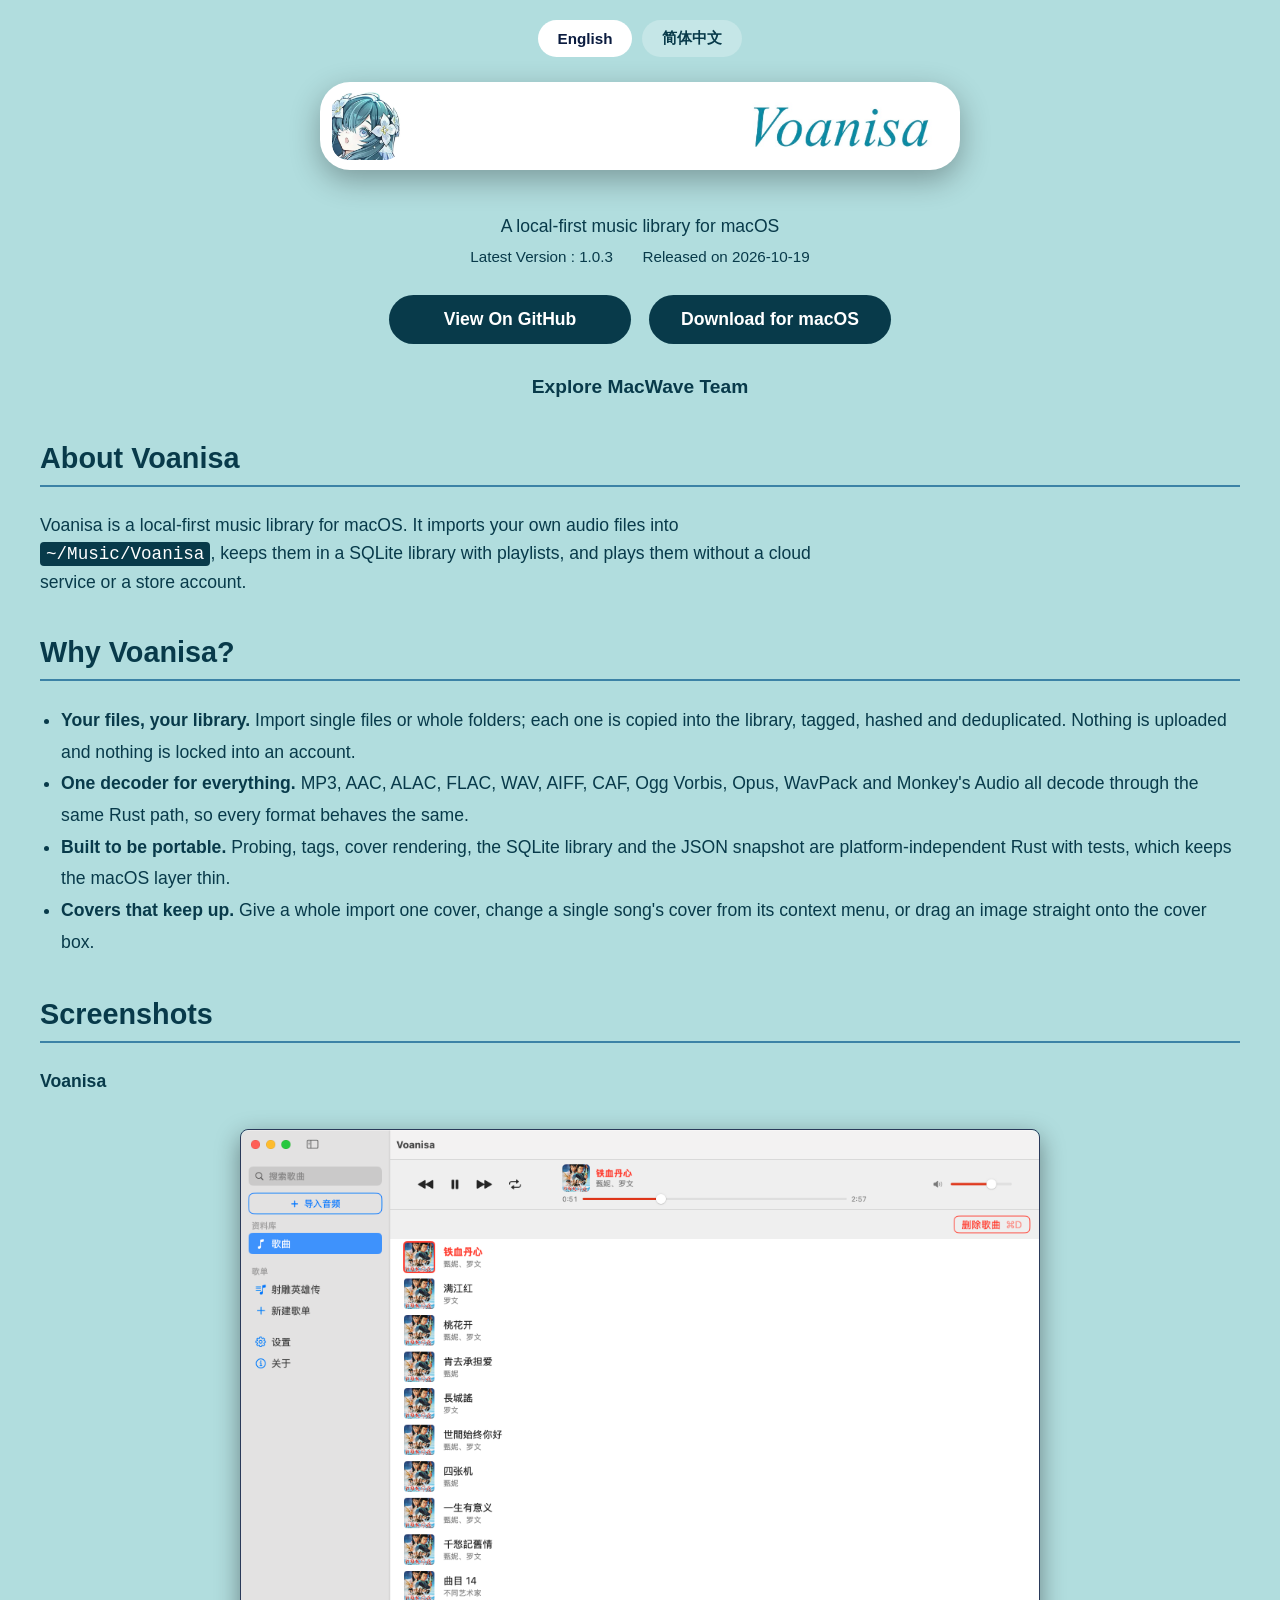
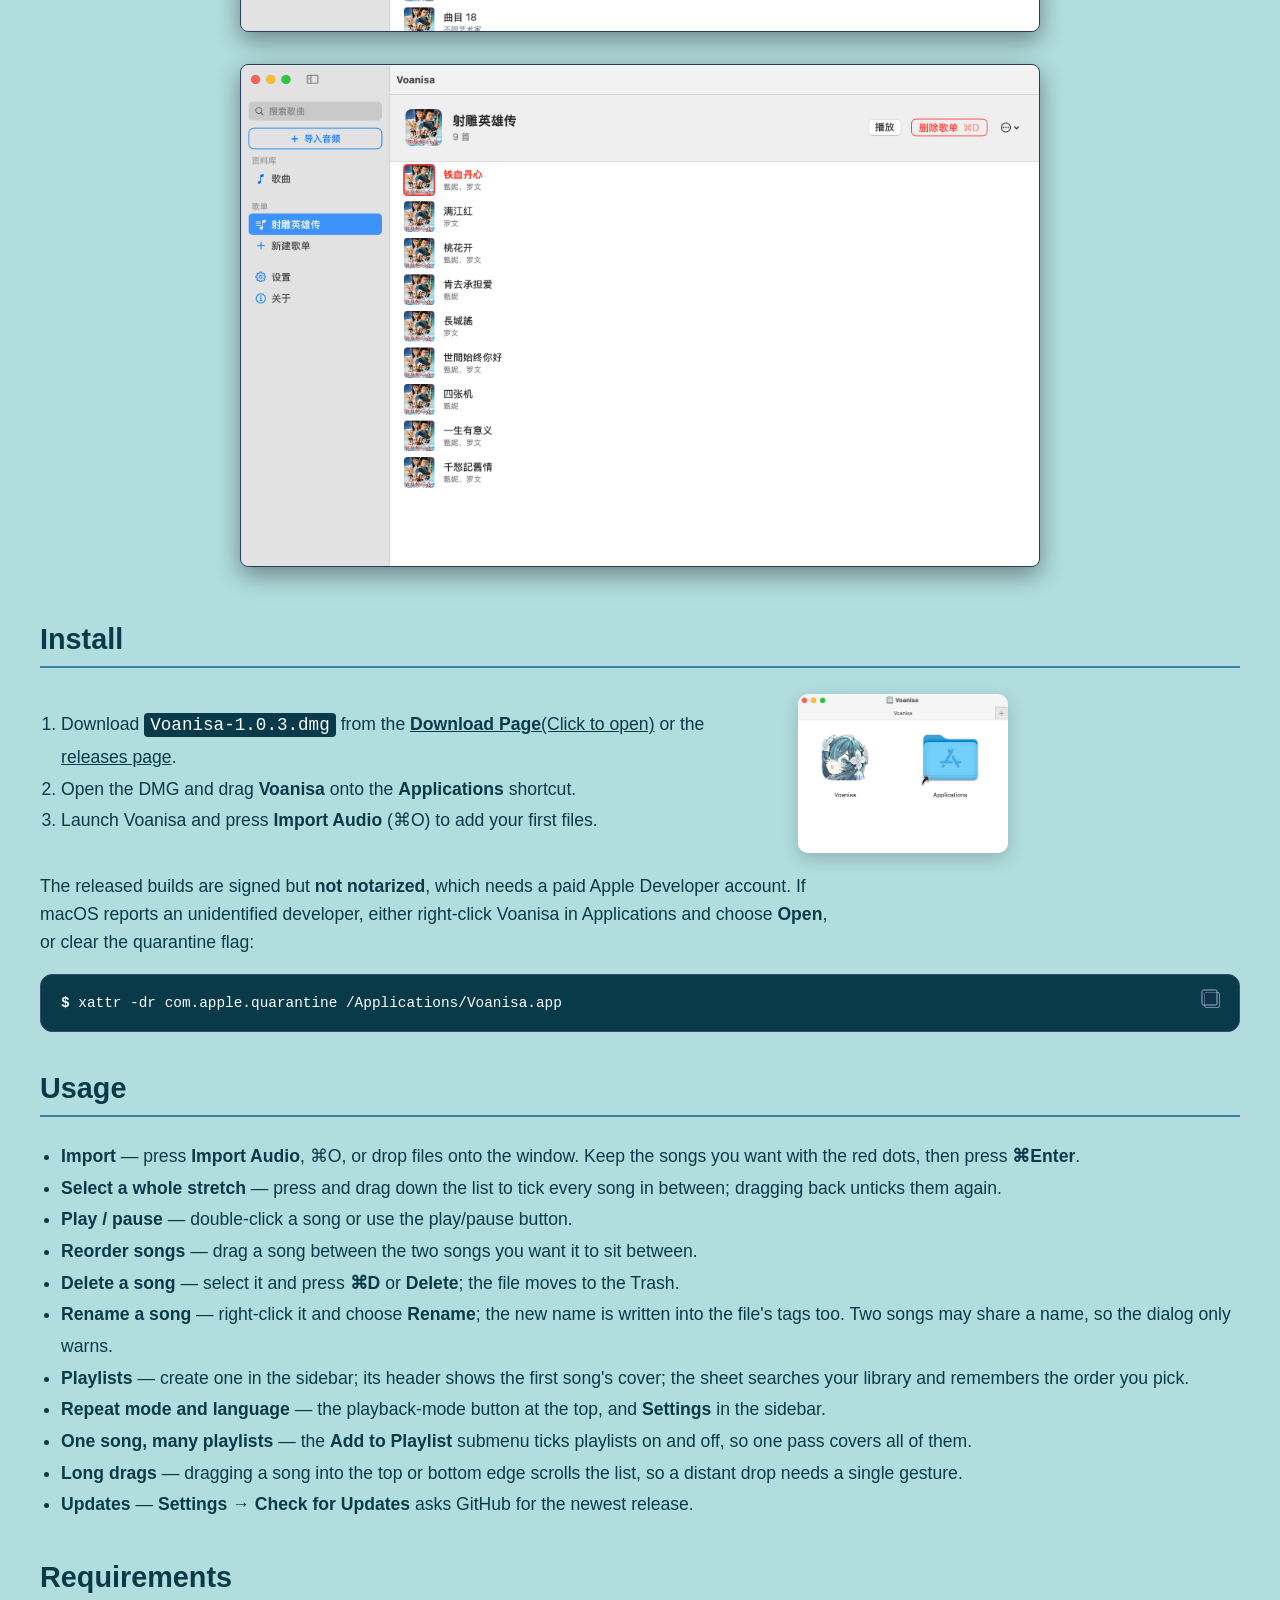
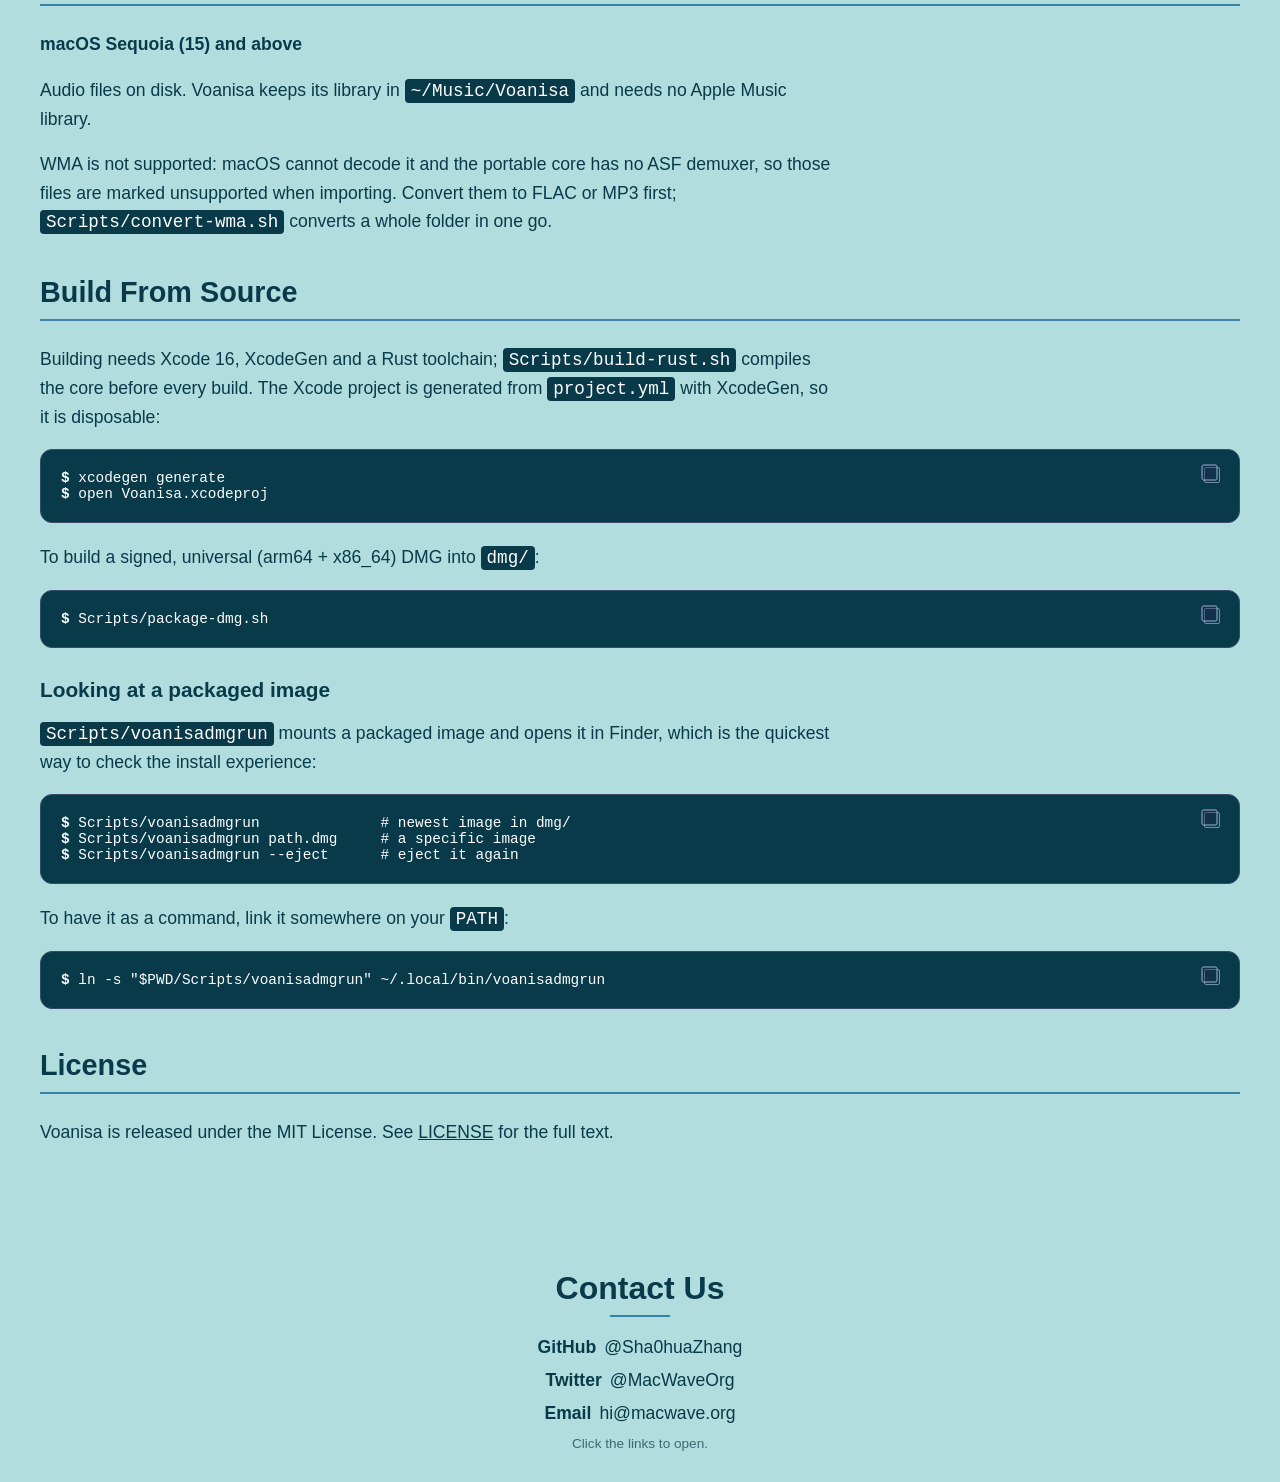
==== index.html @ ec405fd0 "Show the DMG window beside the install steps" ====
<!DOCTYPE html>
<html lang="en" class="lang-en">
<head>
    <meta charset="UTF-8">
    <meta name="viewport" content="width=device-width, initial-scale=1.0, maximum-scale=1.0, user-scalable=yes">
    <title>Voanisa</title>
    <style>
        :root {
            --ink: #083A4A;
            --rule: #3C82A6;
            --card: #3C8AA1;
        }
        body {
            background-color: #B1DDDE;
            color: var(--ink);
            font-family: -apple-system, BlinkMacSystemFont, "Segoe UI", Roboto, Helvetica, Arial, sans-serif;
            display: flex;
            flex-direction: column;
            align-items: center;
            justify-content: center;
            min-height: 100vh;
            text-align: center;
            margin: 0;
            padding: 20px;
            box-sizing: border-box;
        }

        /* 顶部卡片：白边相比原来缩小 50%。
           logo 高 50px；原卡片高 90px -> 上下白边各 20px，现改为 70px -> 各 10px；
           左右白边由 padding 决定，25px -> 12.5px。 */
        .logo-wrapper {
            background-color: #ffffff;
            border-radius: 30px;
            padding: 9px 12.5px;
            display: flex;
            align-items: center;
            justify-content: center;
            gap: 0;
            margin-bottom: 25px;
            box-shadow: 0 10px 30px rgba(0,0,0,0.3);
            min-height: 87.5px;
            box-sizing: border-box;
        }

        /* 相比原来扩大 50%：高度 50px -> 75px（width: auto 保持长宽同比） */
        .logo-img {
            height: 69px;
            width: auto;
            display: block;
            /* 圆角方形（此前试过胶囊形，现改回） */
            border-radius: 16px;
        }

        .logo-img.logo-3 {
            display: none !important;
        }

        /* ========== 电脑端版本号一行，有空格 ========== */
        .version-block .v-line {
            display: inline;
        }
        .version-block .v-line:first-child::after {
            content: "\00a0\00a0\00a0\00a0\00a0\00a0";
            white-space: pre;
        }

        p {
            font-size: 1.1rem;
            line-height: 1.6;
            
            max-width: 800px;
            text-align: left;
            word-break: break-word;
            overflow-wrap: break-word;
            hyphens: auto;
        }

        /* 宽度贴合文字：由脚本按「两个按钮中较宽的那个」统一设置，
           因此两者等宽又不会在宽屏上被拉伸。 */
        .btn-github {
            display: inline-block;
            background-color: var(--ink);
            color: #ffffff;
            padding: 14px 32px;
            border-radius: 30px;
            text-decoration: none;
            font-weight: 600;
            font-size: 1.1rem;
            transition: transform 0.2s ease, box-shadow 0.2s ease;
            text-align: center;
            box-sizing: border-box;
            white-space: nowrap;
        }

        .btn-github:hover {
            transform: translateY(-2px);
            box-shadow: 0 8px 20px rgba(255,255,255,0.2);
        }

        .code-container {
            position: relative;
            margin-bottom: 20px;
            max-width: 100%;
            box-sizing: border-box;
        }

        pre {
            background-color: var(--ink);
            border-radius: 12px;
            padding: 20px;
            overflow-x: auto;
            color: #ffffff;
            font-family: 'Menlo', 'Monaco', 'Courier New', monospace;
            border: 1px solid #3a4a6a;
            font-size: 0.9rem;
            white-space: pre-wrap;
            word-break: break-all;
            overflow-wrap: break-word;
            text-align: left;
            margin: 0;
            padding-right: 20px;
        }

        /* 有复制按钮的pre，添加右侧padding */
        .code-container.has-copy-btn pre {
            padding-right: 70px;
        }

        .code-dollar {
            color: #ffffff;
            font-weight: bold;
        }

        /* 行内代码（如 project.yml）整体不拆分：一行放不下时整块挪到下一行，
           而不是在「.」处断成两半。只有单块长过一整行时才允许断开，避免溢出。 */
        code {
            white-space: nowrap;
            word-break: normal;
            overflow-wrap: break-word;
            hyphens: none;
        }

        .copy-btn {
            position: absolute;
            top: 12px;
            right: 12px;
            background: transparent;
            border: none;
            cursor: pointer;
            padding: 6px;
            border-radius: 6px;
            transition: background 0.2s ease;
            display: flex;
            align-items: center;
            justify-content: center;
        }

        .copy-btn:hover {
            background-color: rgba(255, 255, 255, 0.08);
        }

        .copy-icon {
            position: relative;
            width: 18px;
            height: 18px;
        }

        .square-back {
            position: absolute;
            top: 0;
            left: 0;
            width: 14px;
            height: 14px;
            border: 1.5px solid #a0b0d0;
            border-radius: 2px;
            opacity: 0.7;
            transition: all 0.2s ease;
        }

        .square-front {
            position: absolute;
            bottom: 0;
            right: 0;
            width: 14px;
            height: 14px;
            border: 1.5px solid #a0b0d0;
            border-radius: 2px;
            background-color: rgba(30, 42, 74, 0.4);
            transition: all 0.2s ease;
            transform: translate(-4.5px, -4.5px);
        }

        .copy-btn:hover .square-back,
        .copy-btn:hover .square-front {
            border-color: #ffffff;
        }

        .copy-btn.copied .square-back,
        .copy-btn.copied .square-front {
            background-color: #ffffff;
            border-color: transparent;
            opacity: 1;
        }

        .contact-section {
            margin-top: 40px;
            padding: 20px 0;
            text-align: center;
        }

        .contact-section h2 {
            font-size: 2rem;
            color: var(--ink);
            font-weight: bold;
            margin-bottom: 8px;
            display: inline-block;
        }

        .contact-divider {
            width: 60px;
            height: 2px;
            background-color: var(--rule);
            margin: 0 auto 20px auto;
        }

        .contact-items {
            display: flex;
            flex-direction: column;
            align-items: center;
            gap: 12px;
            margin-bottom: 12px;
        }

        .contact-item {
            display: flex;
            align-items: center;
            gap: 8px;
            color: var(--ink);
            font-size: 1.1rem;
        }

        .contact-label {
            font-weight: bold;
            color: var(--ink);
        }

        .contact-item a {
            color: var(--ink);
            text-decoration: none;
            transition: opacity 0.2s;
        }

        .contact-item a:hover {
            text-decoration: underline;
            opacity: 0.8;
        }

        .contact-hint {
            font-size: 0.85rem;
            color: var(--ink);
            opacity: 0.7;
            margin-top: 6px;
        }

        .disclaimer-container {
            width: 100%;
            max-width: 800px;
            margin: 0 auto;
            padding-top: 20px;
            text-align: left;
            box-sizing: border-box;
        }

        .disclaimer {
            font-size: 0.75rem;
            color: var(--ink);
            opacity: 0.7;
            line-height: 1.4;
            word-wrap: break-word;
            word-break: break-word;
        }

        .disclaimer p {
            margin-bottom: 4px;
            padding-left: 2em;
            text-indent: -2em;
        }

        .install-note {
            font-size: 1.1rem;
            line-height: 1.6;
            
            max-width: 800px;
            text-align: left;
            color: var(--ink);
            margin-top: 0;
            margin-bottom: 10px;
            word-break: break-word;
            overflow-wrap: break-word;
        }
        .install-note strong {
            font-weight: bold;
            color: var(--ink);
        }
        .install-note .small-link-text {
            font-size: 0.825rem;
            display: inline-block;
        }
        .install-note a {
            color: var(--ink);
            text-decoration: underline;
        }
        .install-note a:hover {
            opacity: 0.8;
        }

        /* 修改所有正文段落和标题的换行 */
        .content-section h2 {
            word-break: break-word;
            overflow-wrap: break-word;
        }

        .content-section p {
            word-break: break-word;
            overflow-wrap: break-word;
            hyphens: auto;
        }

        /* 特别处理无复制按钮的pre */
        .code-container:not(.has-copy-btn) pre {
            padding-right: 20px;
            word-break: break-all;
            overflow-wrap: anywhere;
        }

        /* ========== 手机端 ========== */
        @media (max-width: 690.98px) {
            .logo-img.logo-1,
            .logo-img.logo-2 {
                display: none !important;
            }
            .logo-img.logo-3 {
                display: block !important;
                /* 与桌面同样扩大 50%：42px -> 63px */
                height: auto; max-width: 100%;
            }
            /* 移动端同步缩小 50% 白边：logo 高 42px，
               卡片高 80px -> 61px（上下白边 19px -> 9.5px），左右 18px -> 9px */
            .logo-wrapper {
                padding: 8px 9px !important;
                min-height: 79px;
                box-sizing: border-box;
            }

            .version-block .v-line {
                display: block !important;
                margin: 0 !important;
                line-height: 1.6 !important;
            }
            .version-block .v-line:first-child::after {
                content: "" !important;
            }
            .version-block {
                text-align: center !important;
                letter-spacing: 0 !important;
                font-size: 0.95rem !important;
                margin-top: -10px !important;
                margin-bottom: 30px !important;
            }

            .tagline {
                text-align: center !important;
            }
        }

        /* ===== 强制 Demo 图片居中且与代码块等宽 ===== */
        .demo-pictures {
            margin-top: 10px;
            width: 100%;
            display: flex;
            flex-direction: column;
            align-items: center;
            justify-content: center;
            box-sizing: border-box;
        }

        .demo-pictures p {
            width: 100%;
            margin: 16px 0;
            text-align: center;
            display: flex;
            justify-content: center;
            box-sizing: border-box;
        }

        .demo-pictures img {
            display: block;
            width: 100% !important;
            max-width: 100% !important;
            height: auto;
            margin: 0 auto !important;
            border-radius: 8px;
            box-shadow: 0 8px 24px rgba(0,0,0,0.4);
            border: 1px solid #2a3a5a;
            box-sizing: border-box;
            object-fit: contain;
        }

        @media (max-width: 690.98px) {
            .demo-pictures img {
                width: 100% !important;
                max-width: 100% !important;
                margin: 0 auto !important;
            }
        }

        /* 「安装」步骤与示意图并排：左边文字、右边图片。
           图片按比例缩放，窄屏时改为图片居中排在文字下方（文字本身不变）。 */
        .install-row {
            display: flex;
            align-items: center;
            gap: 28px;
            max-width: 968px;
            margin-top: 18px;
        }

        .install-text {
            flex: 1 1 auto;
            min-width: 0;
        }

        .install-shot {
            flex: 0 1 auto;
            width: 46%;
            max-width: 210px;
            height: auto;
            border-radius: 10px;
            box-shadow: 0 6px 18px rgba(0, 0, 0, 0.18);
        }

        @media (max-width: 690.98px) {
            .install-row {
                flex-direction: column;
                align-items: center;
                gap: 18px;
                max-width: none;
            }
            .install-text {
                width: 100%;
            }
            .install-shot {
                flex: 0 0 auto;
                width: 100%;
                max-width: 210px;
            }
        }

        /* ===== 新增：环境要求粗体样式 ===== */
        .env-requirements {
            font-size: 1.1rem;
            line-height: 1.6;
            
            max-width: 800px;
            text-align: left;
            color: var(--ink);
            font-weight: bold;
            margin: 10px 0 20px 0;
            word-break: break-word;
            overflow-wrap: break-word;
        }

        /* ========== 语言切换 ========== */
        .lang-switch {
            display: flex;
            gap: 10px;
            margin-bottom: 25px;
        }

        .lang-btn {
            background-color: rgba(255,255,255,0.25);
            color: var(--ink);
            border: none;
            padding: 8px 20px;
            border-radius: 20px;
            font-family: inherit;
            font-size: 0.95rem;
            font-weight: 600;
            cursor: pointer;
            transition: background-color 0.2s ease, transform 0.2s ease;
        }

        .lang-btn:hover {
            background-color: rgba(255,255,255,0.4);
            transform: translateY(-1px);
        }

        .lang-btn.active {
            background-color: #ffffff;
            color: #0a1b3f;
        }

        /* 只显示当前语言的内容 */
        .lang-zh [data-lang="en"],
        .lang-en [data-lang="zh"] {
            display: none !important;
        }
    </style>
</head>
<body>

    <div class="lang-switch">
        <button class="lang-btn" type="button" data-lang-set="en" onclick="setLanguage('en')">English</button>
        <button class="lang-btn" type="button" data-lang-set="zh" onclick="setLanguage('zh')">简体中文</button>
    </div>

    <!-- 顶部卡片 logo-wrapper：高度已增加1/5（调整padding和min-height） -->
    <div class="logo-wrapper">
        <img src="images/logo1.png?v=2" alt="Voanisa icon" class="logo-img logo-1">
        <img src="images/logo2.jpg?v=2" alt="Voanisa" class="logo-img logo-2">
        <img src="images/logo3.jpg?v=2" alt="Voanisa" class="logo-img logo-3">
    </div>

    <p class="tagline" data-lang="en" style="text-align: center;">A local-first music library for macOS</p>
    <p class="tagline" data-lang="zh" style="text-align: center;">macOS 上的本地音乐库</p>

    <div class="version-block" style="color: var(--ink); font-size: 0.95rem; margin-top: -10px; margin-bottom: 30px;">
        <div data-lang="en">
            <span class="v-line">Latest Version : 1.0.3</span>
            <span class="v-line">Released on 2026-10-19</span>
        </div>
        <div data-lang="zh">
            <span class="v-line">最新版本：1.0.3</span>
            <span class="v-line">发布于 2026-10-19</span>
        </div>
    </div>

    <div style="display: flex; flex-wrap: wrap; justify-content: center; align-items: center; gap: 18px;">
        <a href="https://github.com/Sha0huaZhang/Voanisa" class="btn-github">
            <span data-lang="en">View On GitHub</span>
            <span data-lang="zh">在 GitHub 上查看</span>
        </a>
        <a href="Downloads/" class="btn-github">
            <span data-lang="en">Download for macOS</span>
            <span data-lang="zh">下载 macOS 版本</span>
        </a>
    </div>

    <div style="margin-top: 2em;"></div>
    <div style="text-align: center; font-size: 1.2rem; font-weight: bold;">
        <a href="https://sw.macwave.org" style="color: var(--ink); text-decoration: none;">
            <span data-lang="en">Explore MacWave Team</span>
            <span data-lang="zh">浏览 MacWave 团队</span>
        </a>
    </div>

    <div class="content-section" style="margin: 0 auto; padding: 20px; color: var(--ink); text-align: left;">

        <h2 style="font-size: 1.8rem; border-bottom: 2px solid var(--rule); padding-bottom: 10px;" data-lang="en">About Voanisa</h2>
        <h2 style="font-size: 1.8rem; border-bottom: 2px solid var(--rule); padding-bottom: 10px;" data-lang="zh">关于 Voanisa</h2>
        <p style="font-size: 1.1rem; line-height: 1.6; " data-lang="en">
            Voanisa is a local-first music library for macOS. It imports your own audio files into <code style="background-color: var(--ink); color: #ffffff; padding: 2px 6px; border-radius: 4px;">~/Music/Voanisa</code>, keeps them in a SQLite library with playlists, and plays them without a cloud service or a store account.
        </p>
        <p style="font-size: 1.1rem; line-height: 1.6; " data-lang="zh">
            Voanisa 是一个 macOS 本地音乐库。它把你自己的音频文件导入 <code style="background-color: var(--ink); color: #ffffff; padding: 2px 6px; border-radius: 4px;">~/Music/Voanisa</code>，用 SQLite 管理曲库与歌单，直接播放，不需要云服务，也不经过任何商店账号。
        </p>

        <h2 style="font-size: 1.8rem; border-bottom: 2px solid var(--rule); padding-bottom: 10px; margin-top: 40px;" data-lang="en">Why Voanisa?</h2>
        <h2 style="font-size: 1.8rem; border-bottom: 2px solid var(--rule); padding-bottom: 10px; margin-top: 40px;" data-lang="zh">为什么选择 Voanisa？</h2>

        <ul style="font-size: 1.1rem; line-height: 1.8; padding-left: 1.2em;" data-lang="en">
            <li><strong>Your files, your library.</strong> Import single files or whole folders; each one is copied into the library, tagged, hashed and deduplicated. Nothing is uploaded and nothing is locked into an account.</li>
            <li><strong>One decoder for everything.</strong> MP3, AAC, ALAC, FLAC, WAV, AIFF, CAF, Ogg Vorbis, Opus, WavPack and Monkey's Audio all decode through the same Rust path, so every format behaves the same.</li>
            <li><strong>Built to be portable.</strong> Probing, tags, cover rendering, the SQLite library and the JSON snapshot are platform-independent Rust with tests, which keeps the macOS layer thin.</li>
            <li><strong>Covers that keep up.</strong> Give a whole import one cover, change a single song's cover from its context menu, or drag an image straight onto the cover box.</li>
        </ul>
        <ul style="font-size: 1.1rem; line-height: 1.8; padding-left: 1.2em;" data-lang="zh">
            <li><strong>文件属于你。</strong>可以导入单个文件或整个文件夹；每个文件都会被复制进曲库、读取标签、计算哈希并去重。不上传，也不锁定在任何账号里。</li>
            <li><strong>一种解码路径。</strong>MP3、AAC、ALAC、FLAC、WAV、AIFF、CAF、Ogg Vorbis、Opus、WavPack 与 Monkey's Audio 都走同一套 Rust 解码，行为一致。</li>
            <li><strong>为可移植而写。</strong>探测、标签、封面渲染、SQLite 曲库与 JSON 快照都是带测试的跨平台 Rust，macOS 那一层因此很薄。</li>
            <li><strong>封面跟得上操作。</strong>整批导入可以统一用一张封面，右键即可更换单曲封面，也可以把图片直接拖到封面框上。</li>
        </ul>

        <h2 style="font-size: 1.8rem; border-bottom: 2px solid var(--rule); padding-bottom: 10px; margin-top: 40px;" data-lang="en">Screenshots</h2>
        <h2 style="font-size: 1.8rem; border-bottom: 2px solid var(--rule); padding-bottom: 10px; margin-top: 40px;" data-lang="zh">界面预览</h2>

        <p style="font-size: 1.1rem; line-height: 1.6; font-weight: bold;" data-lang="en">Voanisa</p>
        <p style="font-size: 1.1rem; line-height: 1.6; font-weight: bold;" data-lang="zh">Voanisa</p>
        <div class="demo-pictures">
            <p><img src="images/compare1.png" alt="Voanisa"></p>
            <p><img src="images/compare2.png" alt="Voanisa"></p>
        </div>


        <h2 style="font-size: 1.8rem; border-bottom: 2px solid var(--rule); padding-bottom: 10px; margin-top: 40px;" data-lang="en">Install</h2>
        <h2 style="font-size: 1.8rem; border-bottom: 2px solid var(--rule); padding-bottom: 10px; margin-top: 40px;" data-lang="zh">安装</h2>

        <div class="install-row">
        <div class="install-text">
        <ol style="font-size: 1.1rem; line-height: 1.8; padding-left: 1.2em;" data-lang="en">
            <li>Download <code style="background-color: var(--ink); color: #ffffff; padding: 2px 6px; border-radius: 4px;">Voanisa-1.0.3.dmg</code> from the <a href="Downloads/" style="color: var(--ink);"><strong>Download Page</strong>(Click to open)</a> or the <a href="https://github.com/Sha0huaZhang/Voanisa/releases" style="color: var(--ink);">releases page</a>.</li>
            <li>Open the DMG and drag <strong>Voanisa</strong> onto the <strong>Applications</strong> shortcut.</li>
            <li>Launch Voanisa and press <strong>Import Audio</strong> (⌘O) to add your first files.</li>
        </ol>
        <ol style="font-size: 1.1rem; line-height: 1.8; padding-left: 1.2em;" data-lang="zh">
            <li>从<a href="Downloads/" style="color: var(--ink);"><strong>下载页面</strong>（点击跳转）</a>或 <a href="https://github.com/Sha0huaZhang/Voanisa/releases" style="color: var(--ink);">Releases 页面</a>下载 <code style="background-color: var(--ink); color: #ffffff; padding: 2px 6px; border-radius: 4px;">Voanisa-1.0.3.dmg</code>。</li>
            <li>打开 DMG，把 <strong>Voanisa</strong> 拖到 <strong>Applications</strong> 快捷方式上。</li>
            <li>启动 Voanisa，点「导入音频」（⌘O）添加第一批文件。</li>
        </ol>
        </div>
        <img class="install-shot" src="images/install.png" alt="把 Voanisa 拖到 Applications 快捷方式上">
        </div>

        <p style="font-size: 1.1rem; line-height: 1.6; " data-lang="en">
            The released builds are signed but <strong>not notarized</strong>, which needs a paid Apple Developer account. If macOS reports an unidentified developer, either right-click Voanisa in Applications and choose <strong>Open</strong>, or clear the quarantine flag:
        </p>
        <p style="font-size: 1.1rem; line-height: 1.6; " data-lang="zh">
            发布的版本已签名，但<strong>未公证</strong>（公证需要付费的 Apple 开发者账号）。如果 macOS 提示「无法验证开发者」，可在「应用程序」中右键 Voanisa 选择<strong>打开</strong>，或清除下载隔离标记：
        </p>
        <div class="code-container has-copy-btn">
            <button class="copy-btn" onclick="copyCode(this)">
                <div class="copy-icon">
                    <div class="square-back"></div>
                    <div class="square-front"></div>
                </div>
            </button>
            <pre><span class="code-dollar">$</span> xattr -dr com.apple.quarantine /Applications/Voanisa.app</pre>
        </div>

        <h2 style="font-size: 1.8rem; border-bottom: 2px solid var(--rule); padding-bottom: 10px; margin-top: 40px;" data-lang="en">Usage</h2>
        <h2 style="font-size: 1.8rem; border-bottom: 2px solid var(--rule); padding-bottom: 10px; margin-top: 40px;" data-lang="zh">使用方法</h2>

        <ul style="font-size: 1.1rem; line-height: 1.8; padding-left: 1.2em;" data-lang="en">
            <li><strong>Import</strong> — press <strong>Import Audio</strong>, ⌘O, or drop files onto the window. Keep the songs you want with the red dots, then press <strong>⌘Enter</strong>.</li>
            <li><strong>Select a whole stretch</strong> — press and drag down the list to tick every song in between; dragging back unticks them again.</li>
            <li><strong>Play / pause</strong> — double-click a song or use the play/pause button.</li>
            <li><strong>Reorder songs</strong> — drag a song between the two songs you want it to sit between.</li>
            <li><strong>Delete a song</strong> — select it and press <strong>⌘D</strong> or <strong>Delete</strong>; the file moves to the Trash.</li>
            <li><strong>Rename a song</strong> — right-click it and choose <strong>Rename</strong>; the new name is written into the file's tags too. Two songs may share a name, so the dialog only warns.</li>
            <li><strong>Playlists</strong> — create one in the sidebar; its header shows the first song's cover; the sheet searches your library and remembers the order you pick.</li>
            <li><strong>Repeat mode and language</strong> — the playback-mode button at the top, and <strong>Settings</strong> in the sidebar.</li>
            <li><strong>One song, many playlists</strong> — the <strong>Add to Playlist</strong> submenu ticks playlists on and off, so one pass covers all of them.</li>
            <li><strong>Long drags</strong> — dragging a song into the top or bottom edge scrolls the list, so a distant drop needs a single gesture.</li>
            <li><strong>Updates</strong> — <strong>Settings → Check for Updates</strong> asks GitHub for the newest release.</li>
        </ul>
        <ul style="font-size: 1.1rem; line-height: 1.8; padding-left: 1.2em;" data-lang="zh">
            <li><strong>导入</strong> —— 点「导入音频」、按 ⌘O，或把文件拖到窗口上；用红点决定哪些要导入，然后按 <strong>⌘Enter</strong>。</li>
            <li><strong>一次框选一片</strong> —— 在列表里按住向下拖动，可以连续勾选中间的每一首；往回拖则取消。</li>
            <li><strong>播放 / 暂停</strong> —— 双击歌曲，或点击播放/暂停按钮。</li>
            <li><strong>调整歌曲顺序</strong> —— 拖动歌曲到你想插入的两首歌之间。</li>
            <li><strong>删除歌曲</strong> —— 选中后按 <strong>⌘D</strong> 或 <strong>Delete</strong>，文件会被移到废纸篓。</li>
            <li><strong>重命名歌曲</strong> —— 右键选<strong>重命名</strong>，新名字也会写进文件标签；允许同名歌曲，弹窗只会提示。</li>
            <li><strong>歌单</strong> —— 在侧栏新建，头部显示第一首的封面；选择器可以搜索曲库，并按你选中的顺序保存。</li>
            <li><strong>循环模式与语言</strong> —— 顶部的播放模式按钮，以及侧栏的<strong>设置</strong>。</li>
            <li><strong>一首歌加入多个歌单</strong> —— 「加入歌单」子菜单是勾选式的，一次可以勾上多个。</li>
            <li><strong>远距离拖动</strong> —— 把歌曲拖到列表上下边缘会自动滚动，一次就能拖到位置。</li>
            <li><strong>更新</strong> —— 在<strong>设置 → 查询最新版本</strong>里向 GitHub 查询最新版本。</li>
        </ul>

        <h2 style="font-size: 1.8rem; border-bottom: 2px solid var(--rule); padding-bottom: 10px; margin-top: 40px;" data-lang="en">Requirements</h2>
        <h2 style="font-size: 1.8rem; border-bottom: 2px solid var(--rule); padding-bottom: 10px; margin-top: 40px;" data-lang="zh">系统要求</h2>
        <p style="font-size: 1.1rem; line-height: 1.6; font-weight: bold;" data-lang="en">macOS Sequoia (15) and above</p>
        <p style="font-size: 1.1rem; line-height: 1.6; font-weight: bold;" data-lang="zh">macOS Sequoia (15) 或更高版本</p>
        <p style="font-size: 1.1rem; line-height: 1.6; " data-lang="en">Audio files on disk. Voanisa keeps its library in <code style="background-color: var(--ink); color: #ffffff; padding: 2px 6px; border-radius: 4px;">~/Music/Voanisa</code> and needs no Apple Music library.</p>
        <p style="font-size: 1.1rem; line-height: 1.6; " data-lang="zh">本地磁盘上的音频文件。Voanisa 把曲库放在 <code style="background-color: var(--ink); color: #ffffff; padding: 2px 6px; border-radius: 4px;">~/Music/Voanisa</code>，不需要 Apple Music 资料库。</p>
        <p style="font-size: 1.1rem; line-height: 1.6; " data-lang="en">
            WMA is not supported: macOS cannot decode it and the portable core has no
            ASF demuxer, so those files are marked unsupported when importing. Convert
            them to FLAC or MP3 first; <code style="background-color: var(--ink); color: #ffffff; padding: 2px 6px; border-radius: 4px;">Scripts/convert-wma.sh</code>
            converts a whole folder in one go.
        </p>
        <p style="font-size: 1.1rem; line-height: 1.6; " data-lang="zh">
            WMA 暂不支持：macOS 无法解码，核心也没有 ASF 解析器，导入时会被标为不受支持。请先转成 FLAC 或 MP3——仓库里的
            <code style="background-color: var(--ink); color: #ffffff; padding: 2px 6px; border-radius: 4px;">Scripts/convert-wma.sh</code>
            可以一次转完整个文件夹。
        </p>

        <h2 style="font-size: 1.8rem; border-bottom: 2px solid var(--rule); padding-bottom: 10px; margin-top: 40px;" data-lang="en">Build From Source</h2>
        <h2 style="font-size: 1.8rem; border-bottom: 2px solid var(--rule); padding-bottom: 10px; margin-top: 40px;" data-lang="zh">从源码构建</h2>
        <p style="font-size: 1.1rem; line-height: 1.6; " data-lang="en">
            Building needs Xcode 16, XcodeGen and a Rust toolchain; <code style="background-color: var(--ink); color: #ffffff; padding: 2px 6px; border-radius: 4px;">Scripts/build-rust.sh</code> compiles the core before every build. The Xcode project is generated from <code style="background-color: var(--ink); color: #ffffff; padding: 2px 6px; border-radius: 4px;">project.yml</code> with XcodeGen, so it is disposable:
        </p>
        <p style="font-size: 1.1rem; line-height: 1.6; " data-lang="zh">
            构建需要 Xcode 16、XcodeGen 与 Rust 工具链；每次构建前 <code style="background-color: var(--ink); color: #ffffff; padding: 2px 6px; border-radius: 4px;">Scripts/build-rust.sh</code> 会先编译核心。Xcode 工程由 XcodeGen 依据 <code style="background-color: var(--ink); color: #ffffff; padding: 2px 6px; border-radius: 4px;">project.yml</code> 生成，因此是可以随时丢弃的产物：
        </p>
        <div class="code-container has-copy-btn">
            <button class="copy-btn" onclick="copyCode(this)">
                <div class="copy-icon">
                    <div class="square-back"></div>
                    <div class="square-front"></div>
                </div>
            </button>
            <pre><span class="code-dollar">$</span> xcodegen generate
<span class="code-dollar">$</span> open Voanisa.xcodeproj</pre>
        </div>

        <p style="font-size: 1.1rem; line-height: 1.6; " data-lang="en">
            To build a signed, universal (arm64 + x86_64) DMG into <code style="background-color: var(--ink); color: #ffffff; padding: 2px 6px; border-radius: 4px;">dmg/</code>:
        </p>
        <p style="font-size: 1.1rem; line-height: 1.6; " data-lang="zh">
            要在 <code style="background-color: var(--ink); color: #ffffff; padding: 2px 6px; border-radius: 4px;">dmg/</code> 下生成已签名、兼容 Intel 的通用版 DMG：
        </p>
        <div class="code-container has-copy-btn">
            <button class="copy-btn" onclick="copyCode(this)">
                <div class="copy-icon">
                    <div class="square-back"></div>
                    <div class="square-front"></div>
                </div>
            </button>
            <pre><span class="code-dollar">$</span> Scripts/package-dmg.sh</pre>
        </div>

        <div data-lang="en">
            <h3 style="font-size: 1.3rem; margin-top: 30px; margin-bottom: 10px;">Looking at a packaged image</h3>
            <p style="font-size: 1.1rem; line-height: 1.6; ">
                <code style="background-color: var(--ink); color: #ffffff; padding: 2px 6px; border-radius: 4px;">Scripts/voanisadmgrun</code> mounts a packaged image and opens it in Finder, which is the quickest way to check the install experience:
            </p>
            <div class="code-container has-copy-btn">
                <button class="copy-btn" onclick="copyCode(this)">
                    <div class="copy-icon">
                        <div class="square-back"></div>
                        <div class="square-front"></div>
                    </div>
                </button>
                <pre><span class="code-dollar">$</span> Scripts/voanisadmgrun              # newest image in dmg/
<span class="code-dollar">$</span> Scripts/voanisadmgrun path.dmg     # a specific image
<span class="code-dollar">$</span> Scripts/voanisadmgrun --eject      # eject it again</pre>
            </div>
            <p style="font-size: 1.1rem; line-height: 1.6; ">
                To have it as a command, link it somewhere on your <code style="background-color: var(--ink); color: #ffffff; padding: 2px 6px; border-radius: 4px;">PATH</code>:
            </p>
            <div class="code-container has-copy-btn">
                <button class="copy-btn" onclick="copyCode(this)">
                    <div class="copy-icon">
                        <div class="square-back"></div>
                        <div class="square-front"></div>
                    </div>
                </button>
                <pre><span class="code-dollar">$</span> ln -s "$PWD/Scripts/voanisadmgrun" ~/.local/bin/voanisadmgrun</pre>
            </div>
        </div>
        <div data-lang="zh">
            <h3 style="font-size: 1.3rem; margin-top: 30px; margin-bottom: 10px;">查看打包好的镜像</h3>
            <p style="font-size: 1.1rem; line-height: 1.6; ">
                <code style="background-color: var(--ink); color: #ffffff; padding: 2px 6px; border-radius: 4px;">Scripts/voanisadmgrun</code> 会挂载镜像并在 Finder 中打开，是检查安装体验最快的方式：
            </p>
            <div class="code-container has-copy-btn">
                <button class="copy-btn" onclick="copyCode(this)">
                    <div class="copy-icon">
                        <div class="square-back"></div>
                        <div class="square-front"></div>
                    </div>
                </button>
                <pre><span class="code-dollar">$</span> Scripts/voanisadmgrun              # dmg/ 下最新的镜像
<span class="code-dollar">$</span> Scripts/voanisadmgrun path.dmg     # 指定镜像
<span class="code-dollar">$</span> Scripts/voanisadmgrun --eject      # 卸载</pre>
            </div>
            <p style="font-size: 1.1rem; line-height: 1.6; ">
                想把它变成一条命令，做个软链放到 <code style="background-color: var(--ink); color: #ffffff; padding: 2px 6px; border-radius: 4px;">PATH</code> 里即可：
            </p>
            <div class="code-container has-copy-btn">
                <button class="copy-btn" onclick="copyCode(this)">
                    <div class="copy-icon">
                        <div class="square-back"></div>
                        <div class="square-front"></div>
                    </div>
                </button>
                <pre><span class="code-dollar">$</span> ln -s "$PWD/Scripts/voanisadmgrun" ~/.local/bin/voanisadmgrun</pre>
            </div>
        </div>

        <h2 style="font-size: 1.8rem; border-bottom: 2px solid var(--rule); padding-bottom: 10px; margin-top: 40px;" data-lang="en">License</h2>
        <h2 style="font-size: 1.8rem; border-bottom: 2px solid var(--rule); padding-bottom: 10px; margin-top: 40px;" data-lang="zh">许可</h2>
        <p style="font-size: 1.1rem; line-height: 1.6; " data-lang="en">
            Voanisa is released under the MIT License. See <a href="https://github.com/Sha0huaZhang/Voanisa/blob/main/LICENSE" style="color: var(--ink);">LICENSE</a> for the full text.
        </p>
        <p style="font-size: 1.1rem; line-height: 1.6; " data-lang="zh">
            Voanisa 以 MIT 许可发布，完整条款见 <a href="https://github.com/Sha0huaZhang/Voanisa/blob/main/LICENSE" style="color: var(--ink);">LICENSE</a>。
        </p>
    </div>

    <div class="contact-section">
        <h2 data-lang="en">Contact Us</h2>
        <h2 data-lang="zh">联系我们</h2>
        <div class="contact-divider"></div>
        <div class="contact-items">
            <div class="contact-item">
                <span class="contact-label">GitHub</span>
                <a href="https://github.com/Sha0huaZhang" target="_blank">@Sha0huaZhang</a>
            </div>
            <div class="contact-item">
                <span class="contact-label">Twitter</span>
                <a href="https://twitter.com/MacWaveOrg" target="_blank">@MacWaveOrg</a>
            </div>
            <div class="contact-item">
                <span class="contact-label">Email</span>
                <a href="mailto:hi@macwave.org">hi@macwave.org</a>
            </div>
        </div>
        <div class="contact-hint" data-lang="en">Click the links to open.</div>
        <div class="contact-hint" data-lang="zh">点击链接即可打开。</div>
    </div>

    <script>
        function copyCode(btn) {
            const pre = btn.parentElement.querySelector('pre');
            if (!pre) return;
            let text = pre.textContent;
            text = text.replace(/^\$\s/gm, '');
            navigator.clipboard.writeText(text).then(() => {
                btn.classList.add('copied');
                setTimeout(() => {
                    btn.classList.remove('copied');
                }, 2000);
            }).catch(err => {
                console.error('Failed to copy text: ', err);
            });
        }

        function setLanguage(lang) {
            const root = document.documentElement;
            root.classList.remove('lang-en', 'lang-zh');
            root.classList.add('lang-' + lang);
            root.lang = (lang === 'zh') ? 'zh-Hans' : 'en';
            document.querySelectorAll('.lang-btn').forEach(function (btn) {
                btn.classList.toggle('active', btn.getAttribute('data-lang-set') === lang);
            });
            try { localStorage.setItem('elysia-lang', lang); } catch (e) {}
            // 文字变了，按钮宽度需要重算（等一帧让显示切换生效）
            if (typeof equalizeButtons === 'function') {
                requestAnimationFrame(equalizeButtons);
            }
        }

        // 顶部两个按钮等宽：取两者中较宽的那个作为统一宽度。
        // 用脚本而不是 flex 拉伸，是因为拉伸会把按钮撑得比文字宽很多。
        function equalizeButtons() {
            const buttons = Array.from(document.querySelectorAll('.btn-github'))
                .filter(function (b) { return b.offsetParent !== null; });
            if (buttons.length < 2) return;
            buttons.forEach(function (b) { b.style.minWidth = ''; });
            const widest = Math.max.apply(null, buttons.map(function (b) {
                return b.getBoundingClientRect().width;
            }));
            buttons.forEach(function (b) { b.style.minWidth = widest + 'px'; });
        }

        (function () {
            let saved = null;
            try { saved = localStorage.getItem('elysia-lang'); } catch (e) {}
            if (saved !== 'en' && saved !== 'zh') {
                const nav = (navigator.language || 'en').toLowerCase();
                saved = nav.indexOf('zh') === 0 ? 'zh' : 'en';
            }
            setLanguage(saved);
            equalizeButtons();
            window.addEventListener('resize', equalizeButtons);
            // 字体加载完成后字宽会变，需要重算
            if (document.fonts && document.fonts.ready) {
                document.fonts.ready.then(equalizeButtons);
            }
        })();
    </script>

</body>
</html>
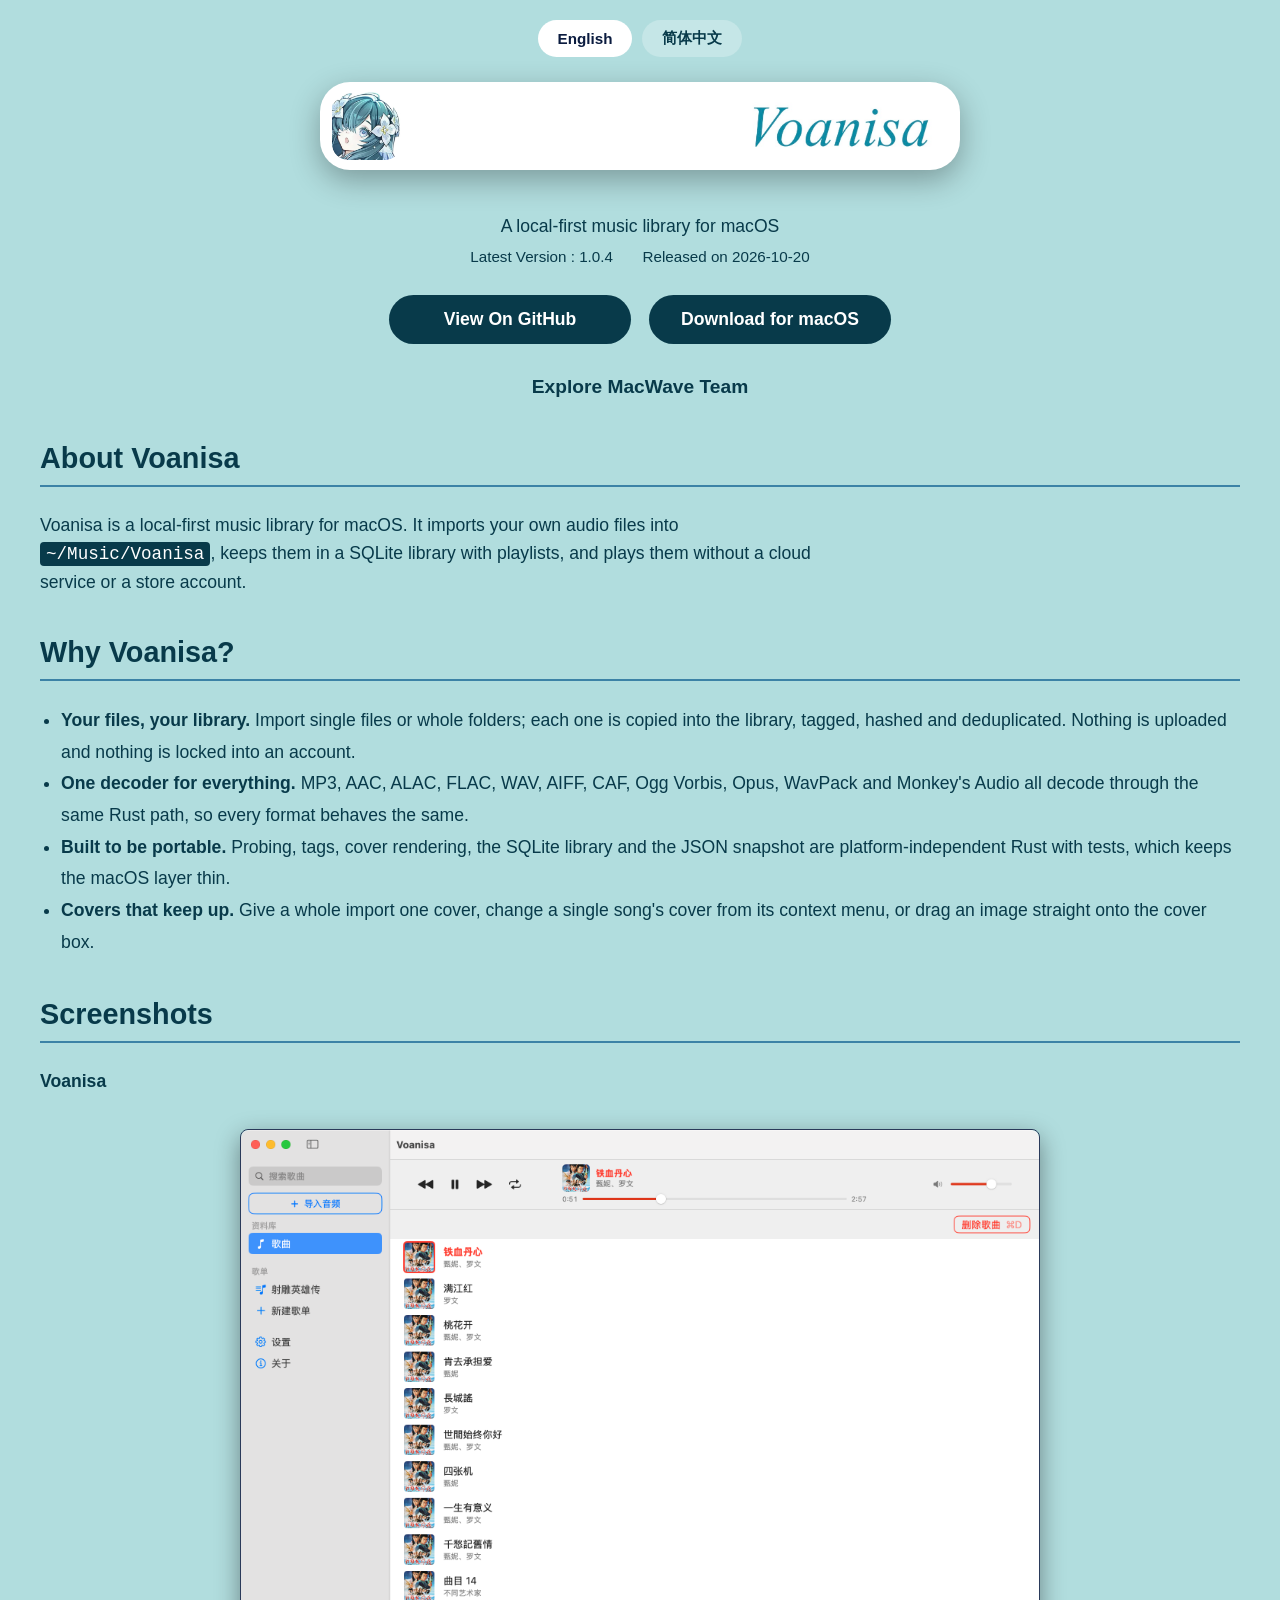
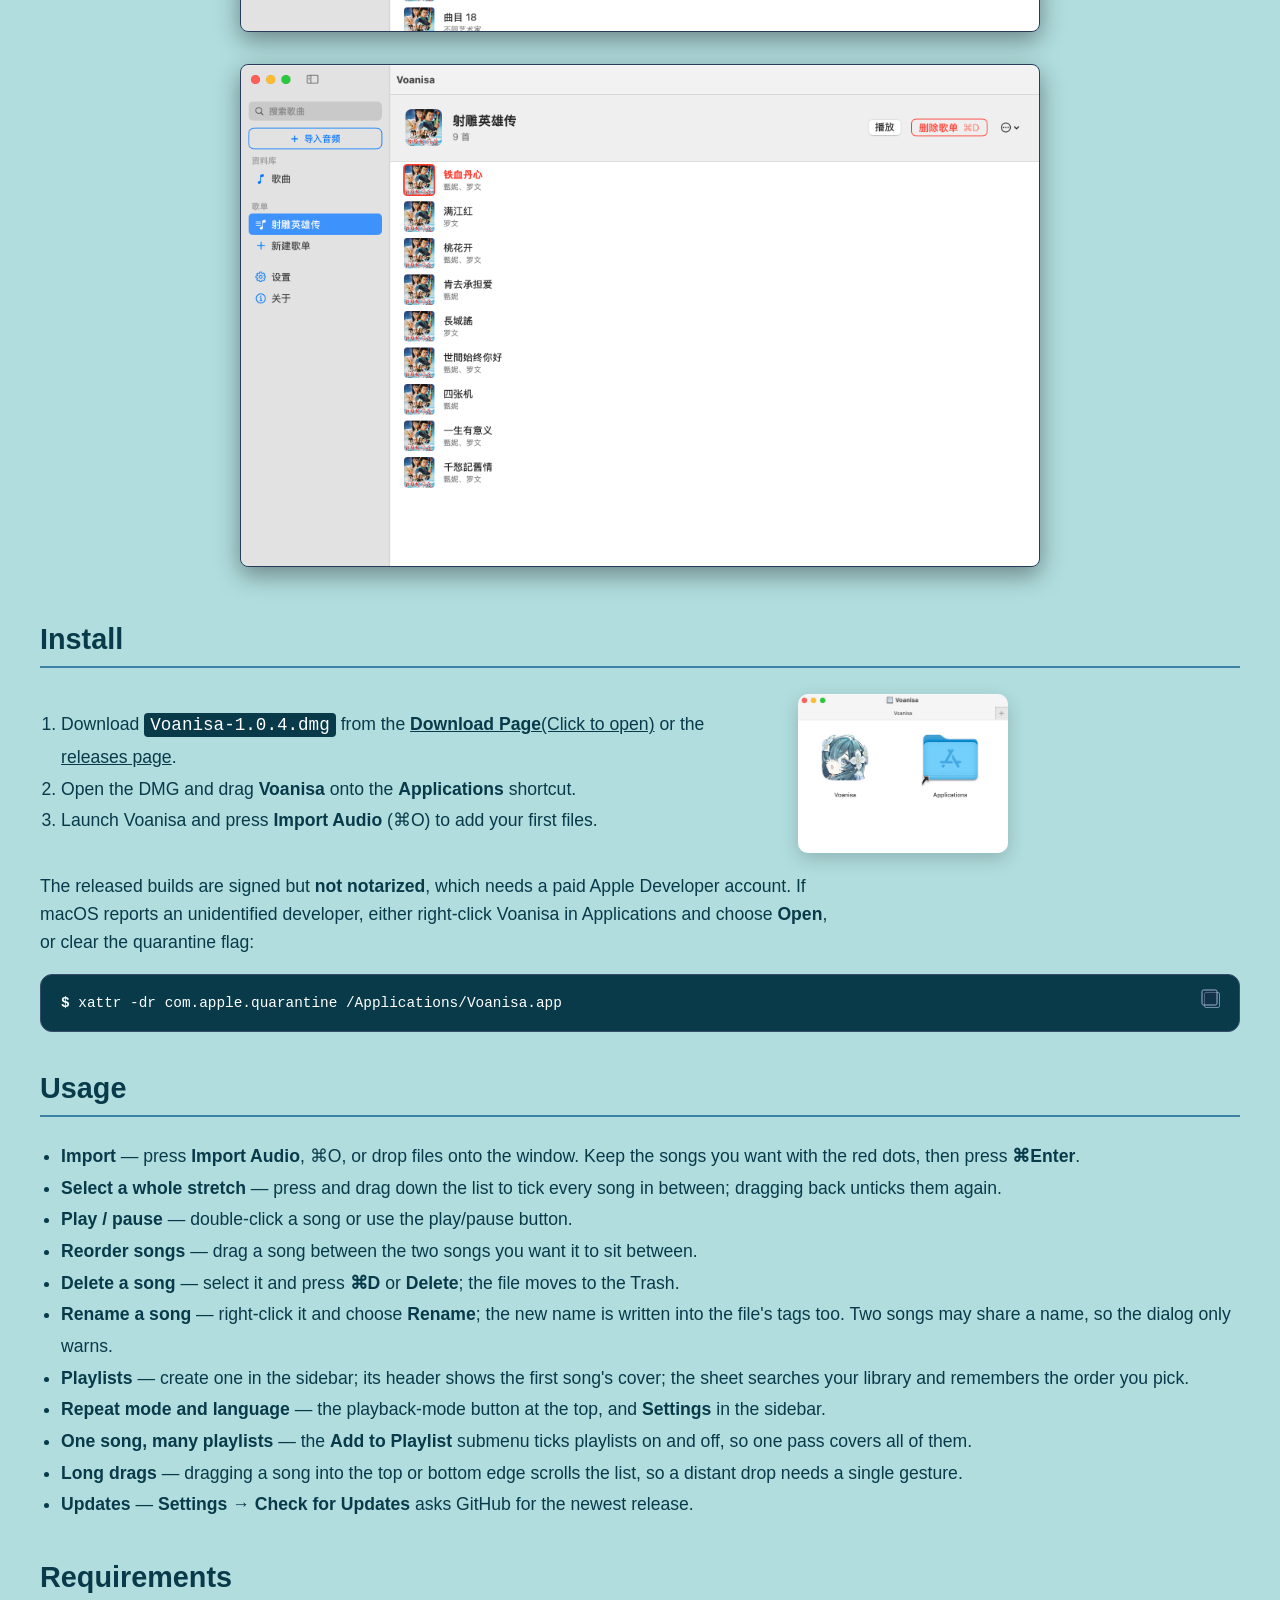
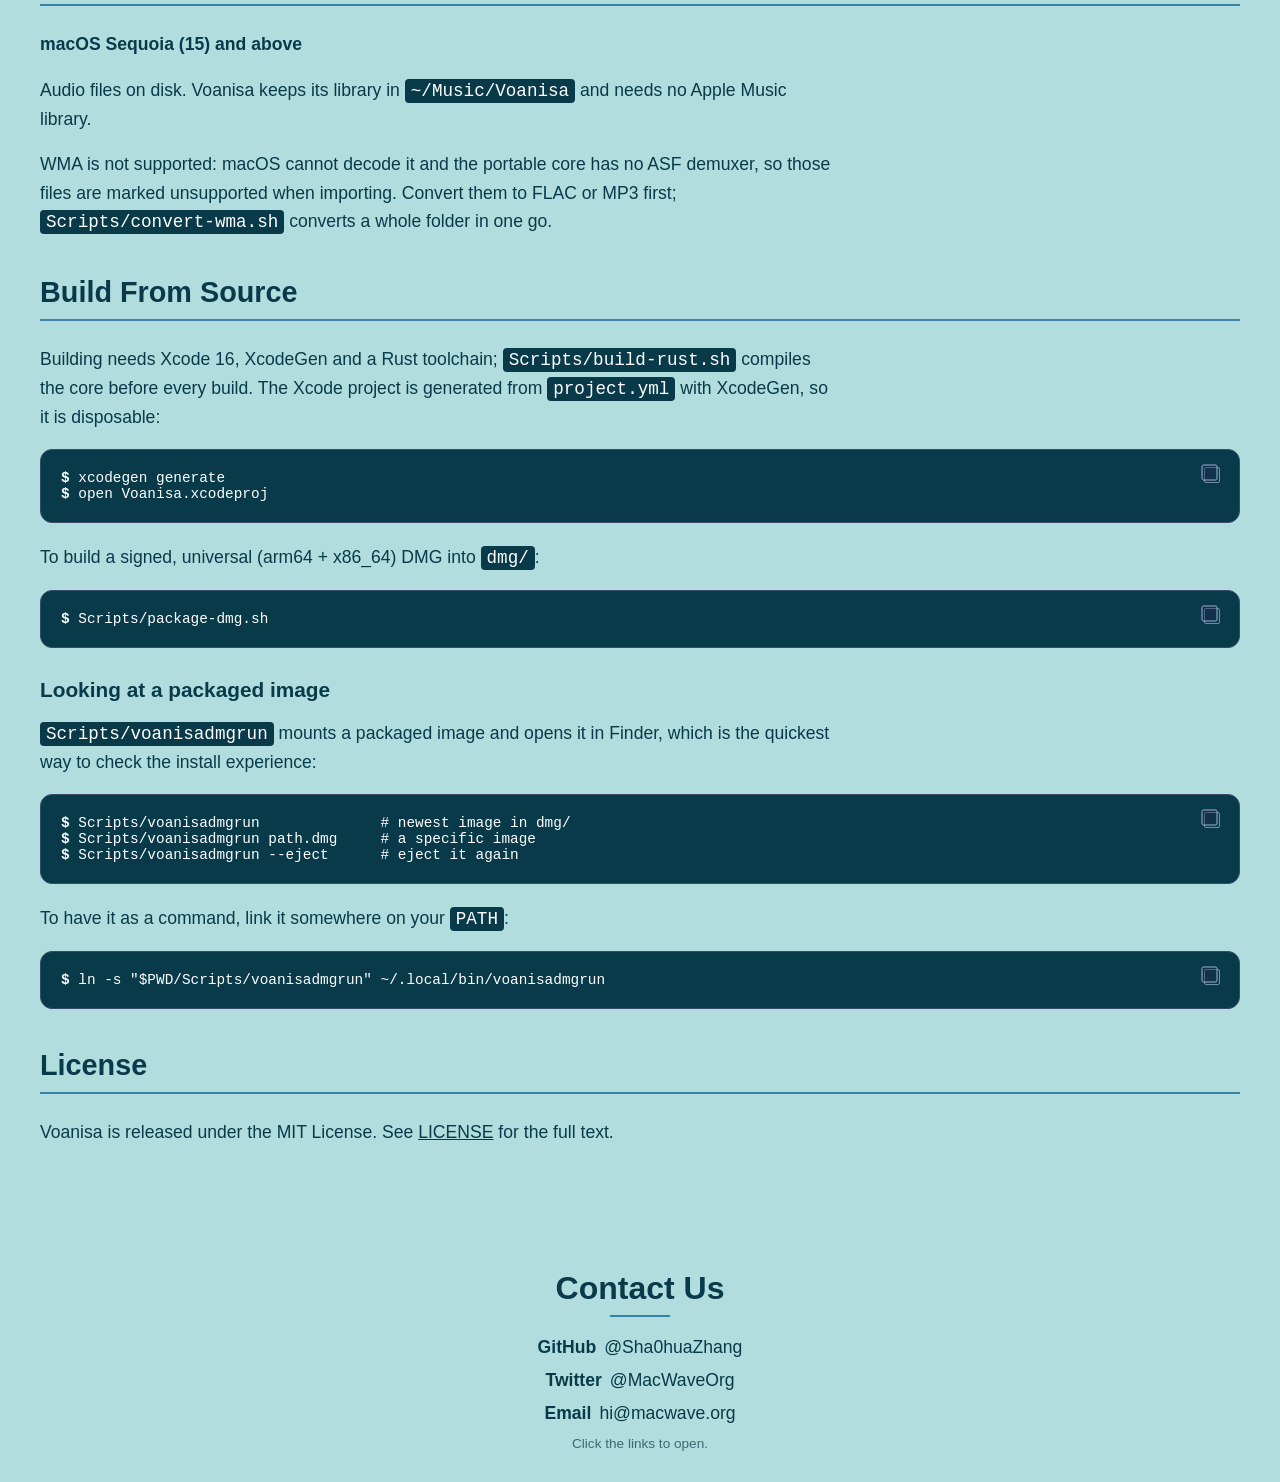
==== commit 1f6572d2: "Publish 1.0.4 on the site" ====
--- a/index.html
+++ b/index.html
@@ -525,12 +525,12 @@
 
     <div class="version-block" style="color: var(--ink); font-size: 0.95rem; margin-top: -10px; margin-bottom: 30px;">
         <div data-lang="en">
-            <span class="v-line">Latest Version : 1.0.3</span>
-            <span class="v-line">Released on 2026-10-19</span>
+            <span class="v-line">Latest Version : 1.0.4</span>
+            <span class="v-line">Released on 2026-10-20</span>
         </div>
         <div data-lang="zh">
-            <span class="v-line">最新版本：1.0.3</span>
-            <span class="v-line">发布于 2026-10-19</span>
+            <span class="v-line">最新版本：1.0.4</span>
+            <span class="v-line">发布于 2026-10-20</span>
         </div>
     </div>
 
@@ -597,12 +597,12 @@
         <div class="install-row">
         <div class="install-text">
         <ol style="font-size: 1.1rem; line-height: 1.8; padding-left: 1.2em;" data-lang="en">
-            <li>Download <code style="background-color: var(--ink); color: #ffffff; padding: 2px 6px; border-radius: 4px;">Voanisa-1.0.3.dmg</code> from the <a href="Downloads/" style="color: var(--ink);"><strong>Download Page</strong>(Click to open)</a> or the <a href="https://github.com/Sha0huaZhang/Voanisa/releases" style="color: var(--ink);">releases page</a>.</li>
+            <li>Download <code style="background-color: var(--ink); color: #ffffff; padding: 2px 6px; border-radius: 4px;">Voanisa-1.0.4.dmg</code> from the <a href="Downloads/" style="color: var(--ink);"><strong>Download Page</strong>(Click to open)</a> or the <a href="https://github.com/Sha0huaZhang/Voanisa/releases" style="color: var(--ink);">releases page</a>.</li>
             <li>Open the DMG and drag <strong>Voanisa</strong> onto the <strong>Applications</strong> shortcut.</li>
             <li>Launch Voanisa and press <strong>Import Audio</strong> (⌘O) to add your first files.</li>
         </ol>
         <ol style="font-size: 1.1rem; line-height: 1.8; padding-left: 1.2em;" data-lang="zh">
-            <li>从<a href="Downloads/" style="color: var(--ink);"><strong>下载页面</strong>（点击跳转）</a>或 <a href="https://github.com/Sha0huaZhang/Voanisa/releases" style="color: var(--ink);">Releases 页面</a>下载 <code style="background-color: var(--ink); color: #ffffff; padding: 2px 6px; border-radius: 4px;">Voanisa-1.0.3.dmg</code>。</li>
+            <li>从<a href="Downloads/" style="color: var(--ink);"><strong>下载页面</strong>（点击跳转）</a>或 <a href="https://github.com/Sha0huaZhang/Voanisa/releases" style="color: var(--ink);">Releases 页面</a>下载 <code style="background-color: var(--ink); color: #ffffff; padding: 2px 6px; border-radius: 4px;">Voanisa-1.0.4.dmg</code>。</li>
             <li>打开 DMG，把 <strong>Voanisa</strong> 拖到 <strong>Applications</strong> 快捷方式上。</li>
             <li>启动 Voanisa，点「导入音频」（⌘O）添加第一批文件。</li>
         </ol>
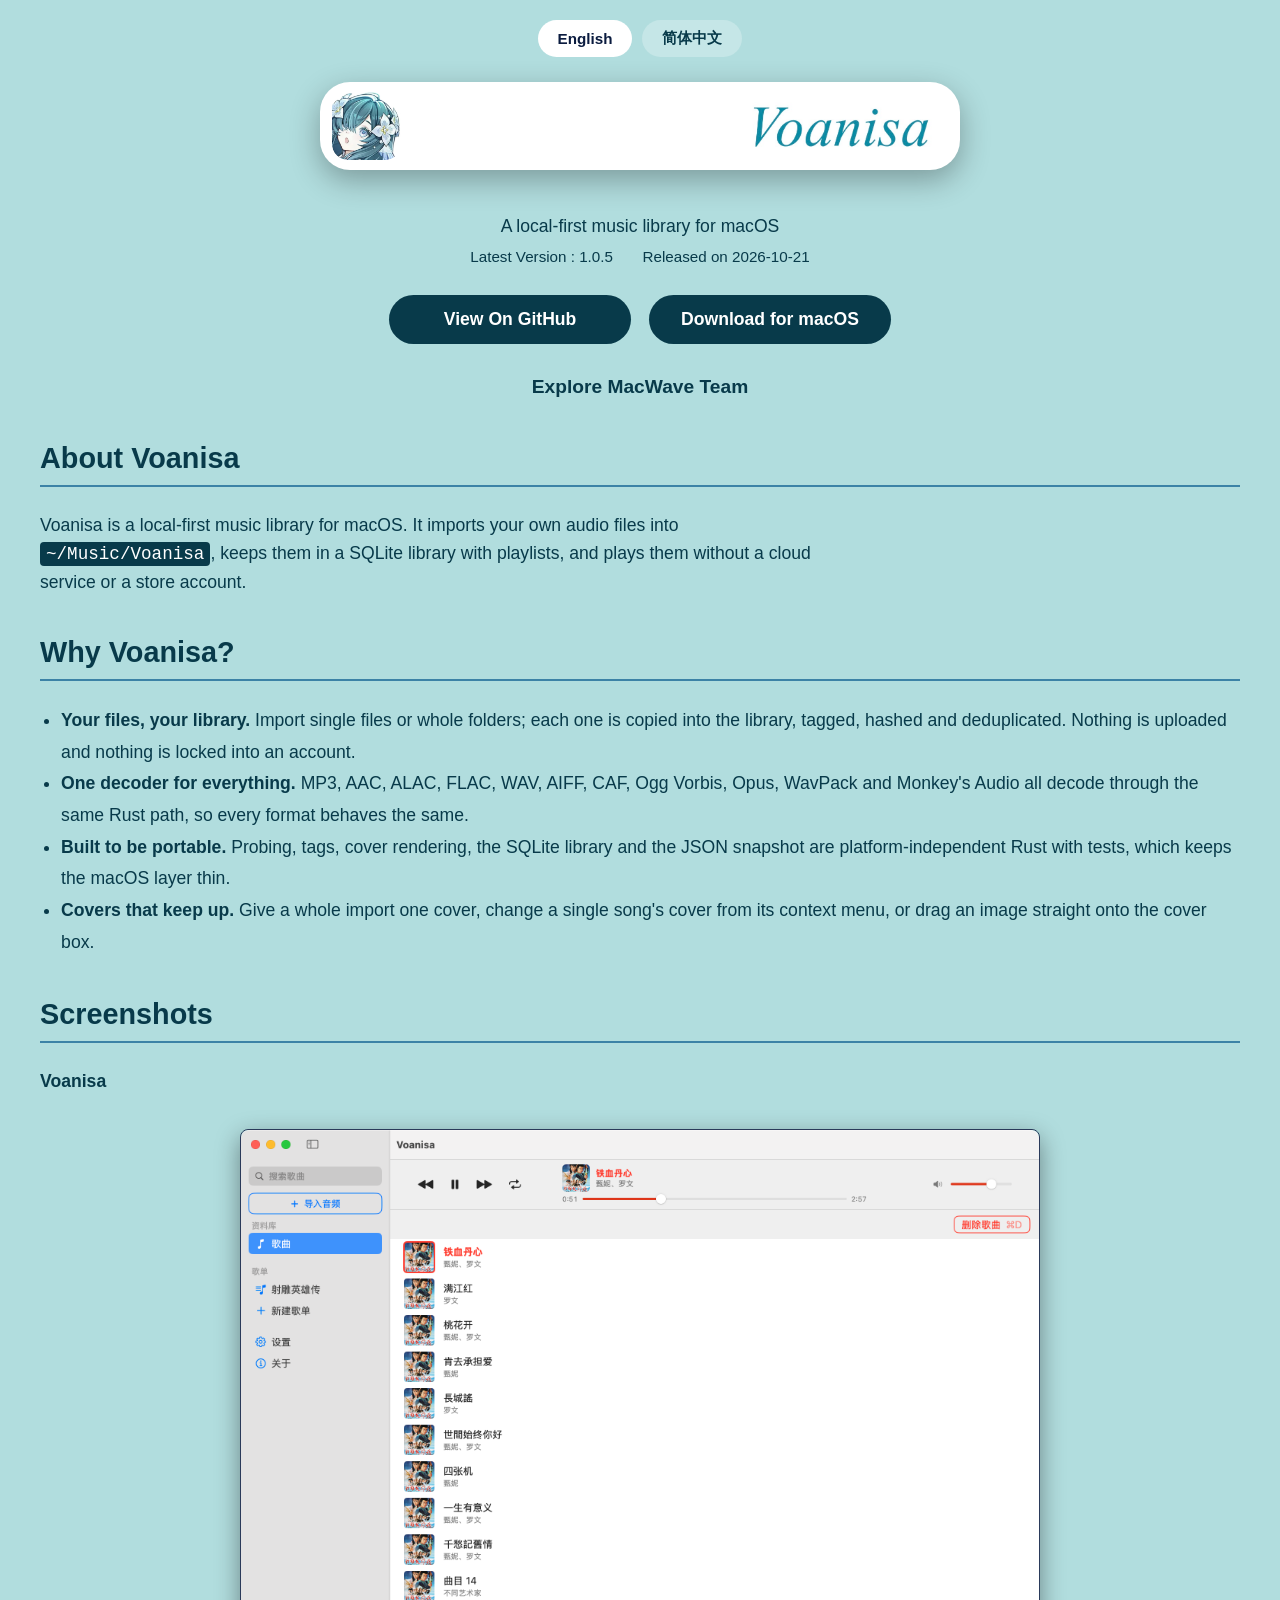
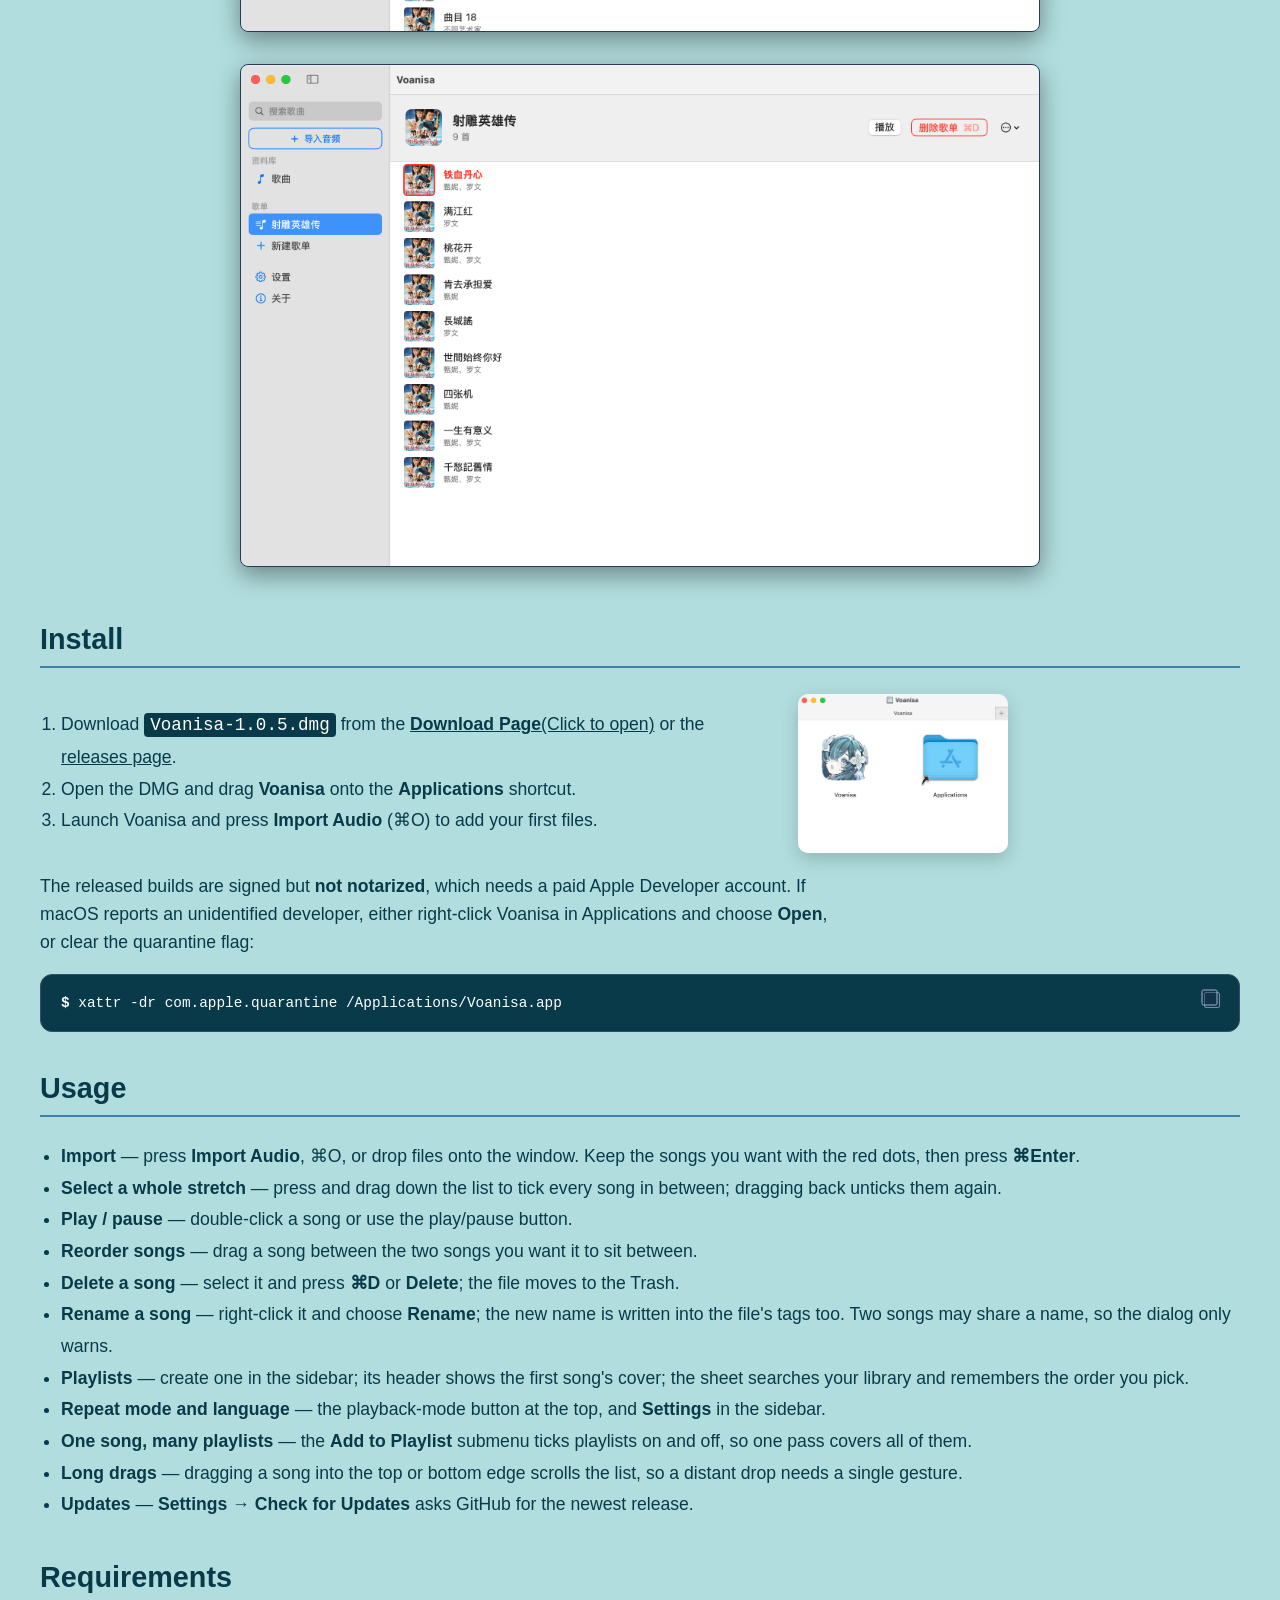
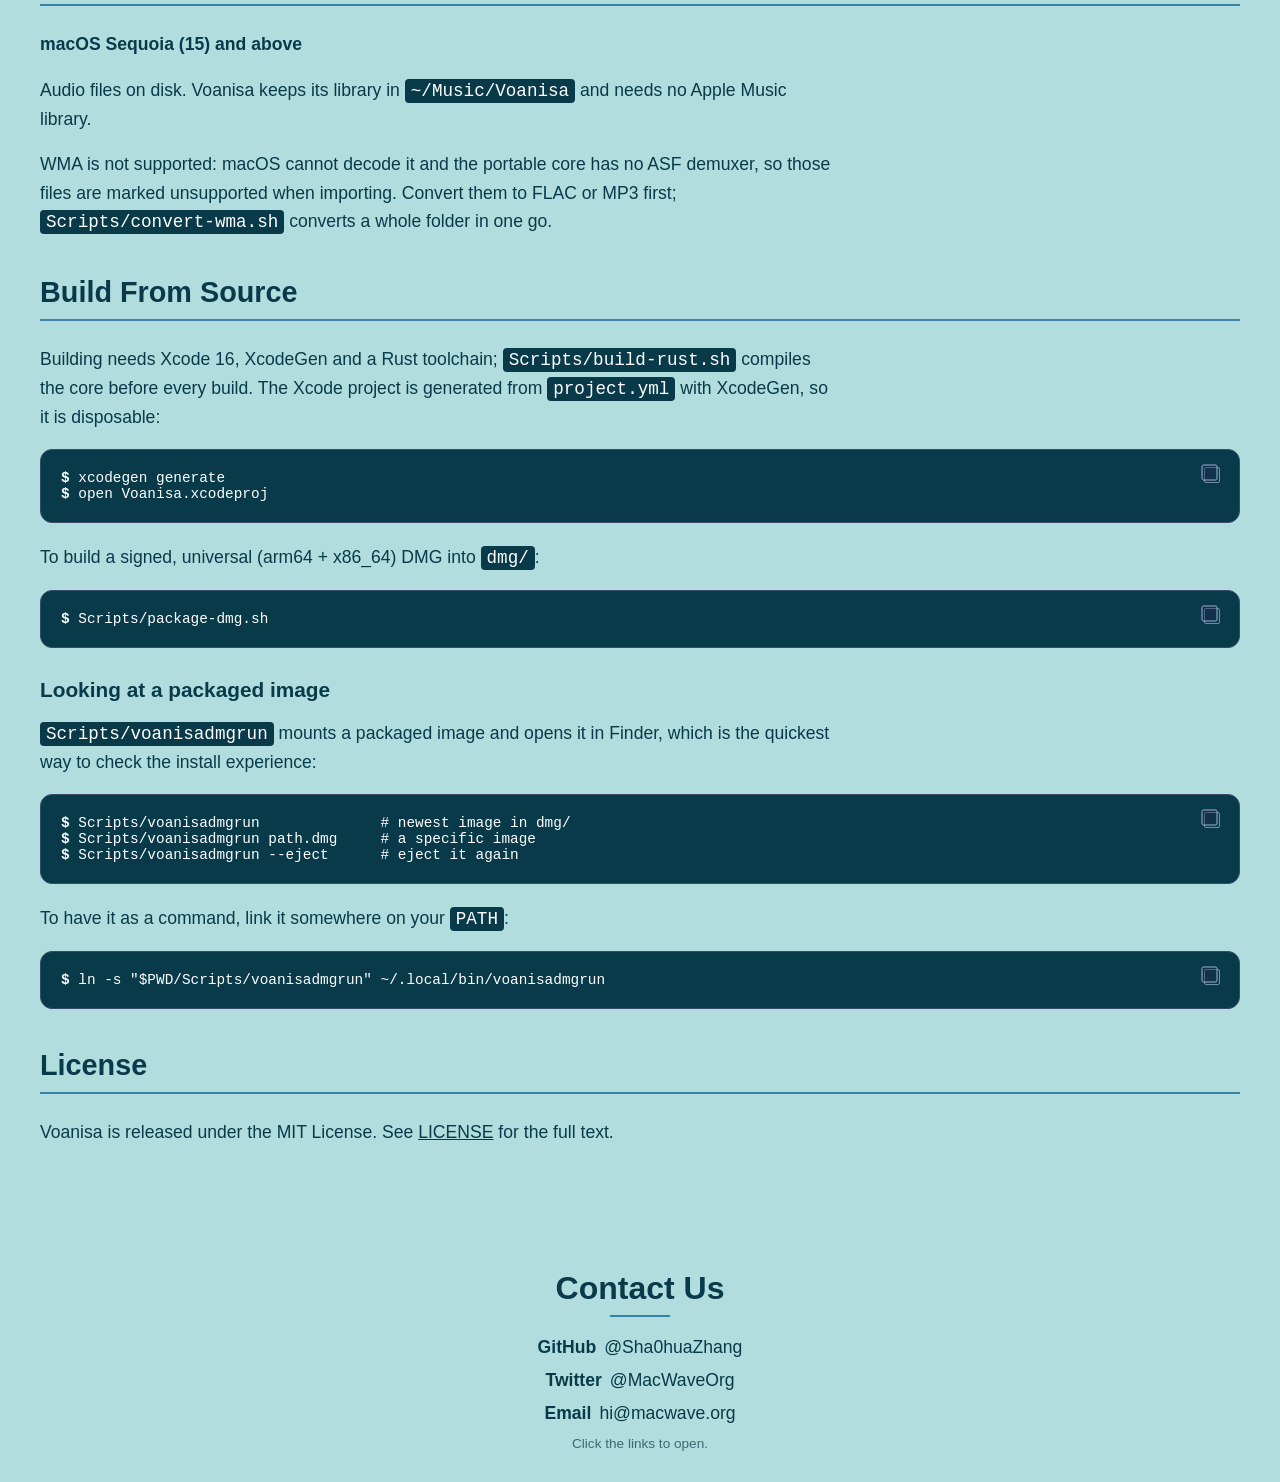
==== commit d92e0d73: "Publish 1.0.5 on the site" ====
--- a/index.html
+++ b/index.html
@@ -525,12 +525,12 @@
 
     <div class="version-block" style="color: var(--ink); font-size: 0.95rem; margin-top: -10px; margin-bottom: 30px;">
         <div data-lang="en">
-            <span class="v-line">Latest Version : 1.0.4</span>
-            <span class="v-line">Released on 2026-10-20</span>
+            <span class="v-line">Latest Version : 1.0.5</span>
+            <span class="v-line">Released on 2026-10-21</span>
         </div>
         <div data-lang="zh">
-            <span class="v-line">最新版本：1.0.4</span>
-            <span class="v-line">发布于 2026-10-20</span>
+            <span class="v-line">最新版本：1.0.5</span>
+            <span class="v-line">发布于 2026-10-21</span>
         </div>
     </div>
 
@@ -597,12 +597,12 @@
         <div class="install-row">
         <div class="install-text">
         <ol style="font-size: 1.1rem; line-height: 1.8; padding-left: 1.2em;" data-lang="en">
-            <li>Download <code style="background-color: var(--ink); color: #ffffff; padding: 2px 6px; border-radius: 4px;">Voanisa-1.0.4.dmg</code> from the <a href="Downloads/" style="color: var(--ink);"><strong>Download Page</strong>(Click to open)</a> or the <a href="https://github.com/Sha0huaZhang/Voanisa/releases" style="color: var(--ink);">releases page</a>.</li>
+            <li>Download <code style="background-color: var(--ink); color: #ffffff; padding: 2px 6px; border-radius: 4px;">Voanisa-1.0.5.dmg</code> from the <a href="Downloads/" style="color: var(--ink);"><strong>Download Page</strong>(Click to open)</a> or the <a href="https://github.com/Sha0huaZhang/Voanisa/releases" style="color: var(--ink);">releases page</a>.</li>
             <li>Open the DMG and drag <strong>Voanisa</strong> onto the <strong>Applications</strong> shortcut.</li>
             <li>Launch Voanisa and press <strong>Import Audio</strong> (⌘O) to add your first files.</li>
         </ol>
         <ol style="font-size: 1.1rem; line-height: 1.8; padding-left: 1.2em;" data-lang="zh">
-            <li>从<a href="Downloads/" style="color: var(--ink);"><strong>下载页面</strong>（点击跳转）</a>或 <a href="https://github.com/Sha0huaZhang/Voanisa/releases" style="color: var(--ink);">Releases 页面</a>下载 <code style="background-color: var(--ink); color: #ffffff; padding: 2px 6px; border-radius: 4px;">Voanisa-1.0.4.dmg</code>。</li>
+            <li>从<a href="Downloads/" style="color: var(--ink);"><strong>下载页面</strong>（点击跳转）</a>或 <a href="https://github.com/Sha0huaZhang/Voanisa/releases" style="color: var(--ink);">Releases 页面</a>下载 <code style="background-color: var(--ink); color: #ffffff; padding: 2px 6px; border-radius: 4px;">Voanisa-1.0.5.dmg</code>。</li>
             <li>打开 DMG，把 <strong>Voanisa</strong> 拖到 <strong>Applications</strong> 快捷方式上。</li>
             <li>启动 Voanisa，点「导入音频」（⌘O）添加第一批文件。</li>
         </ol>
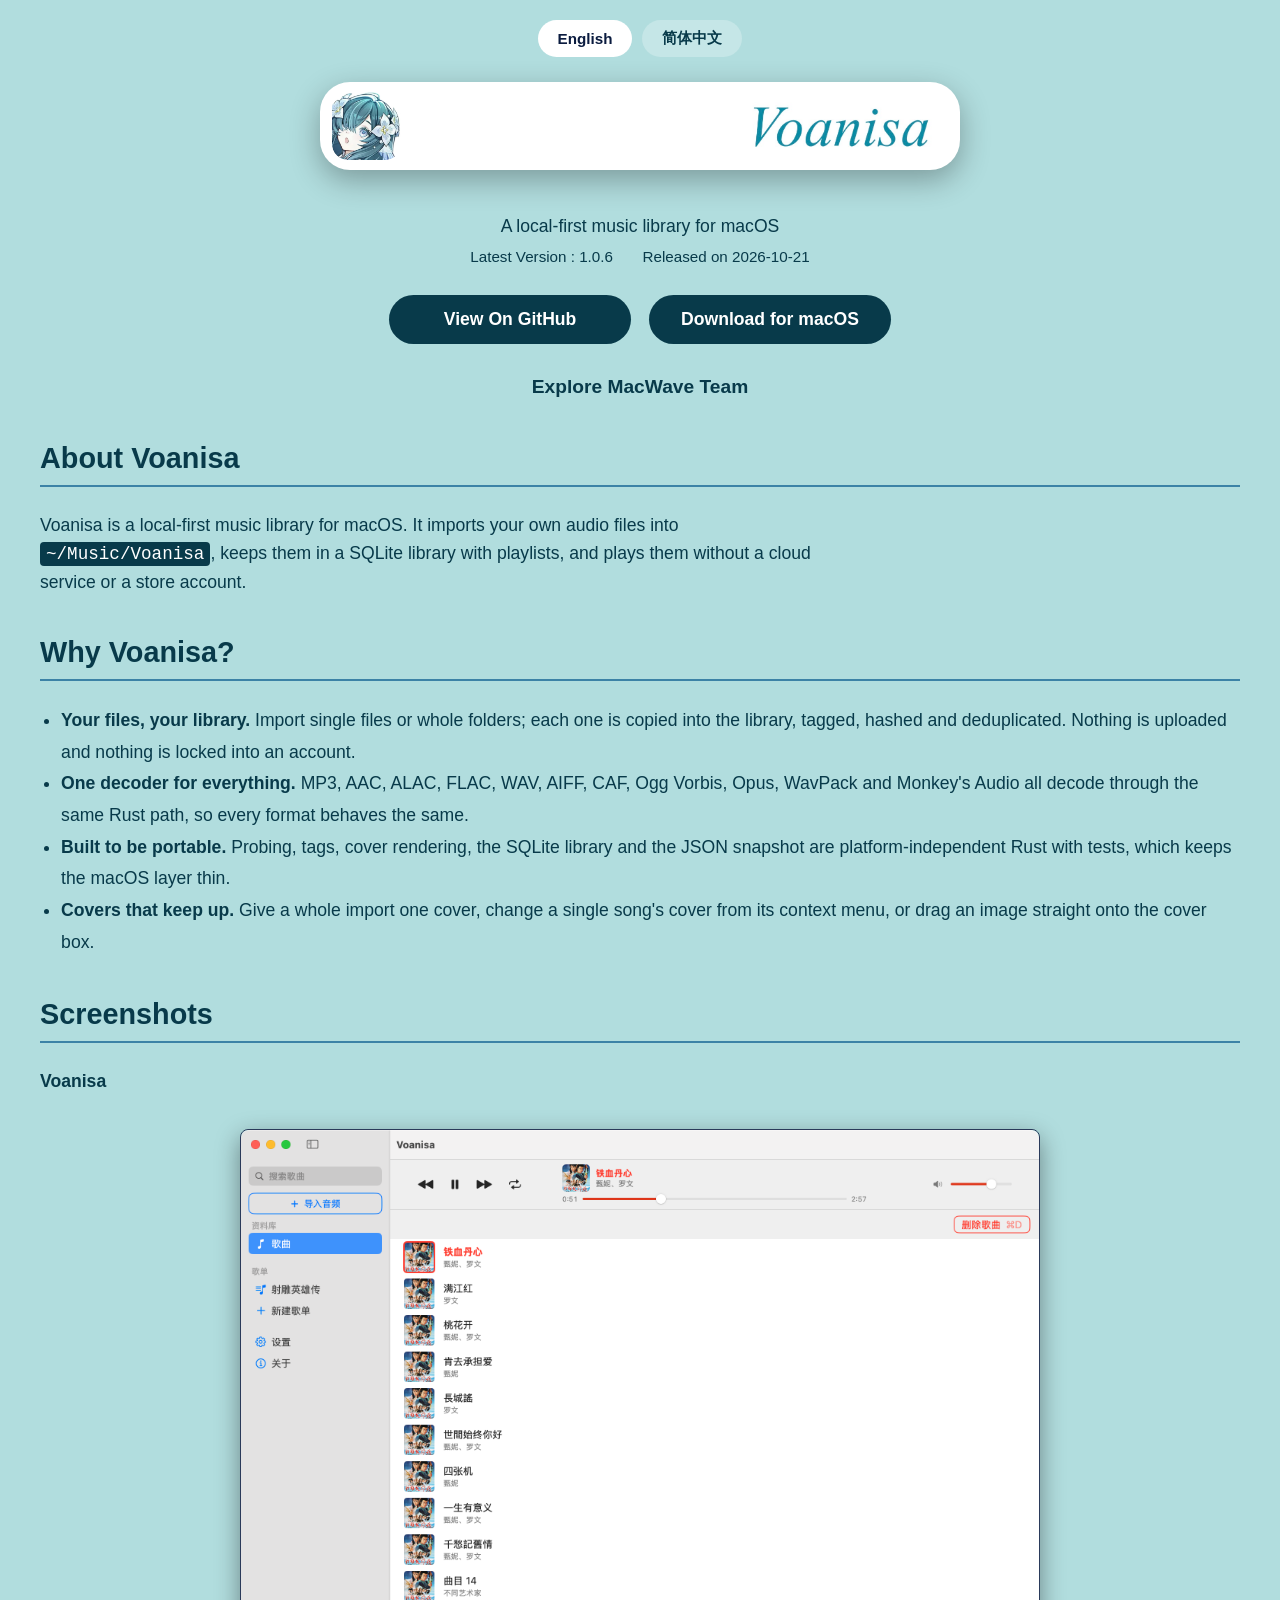
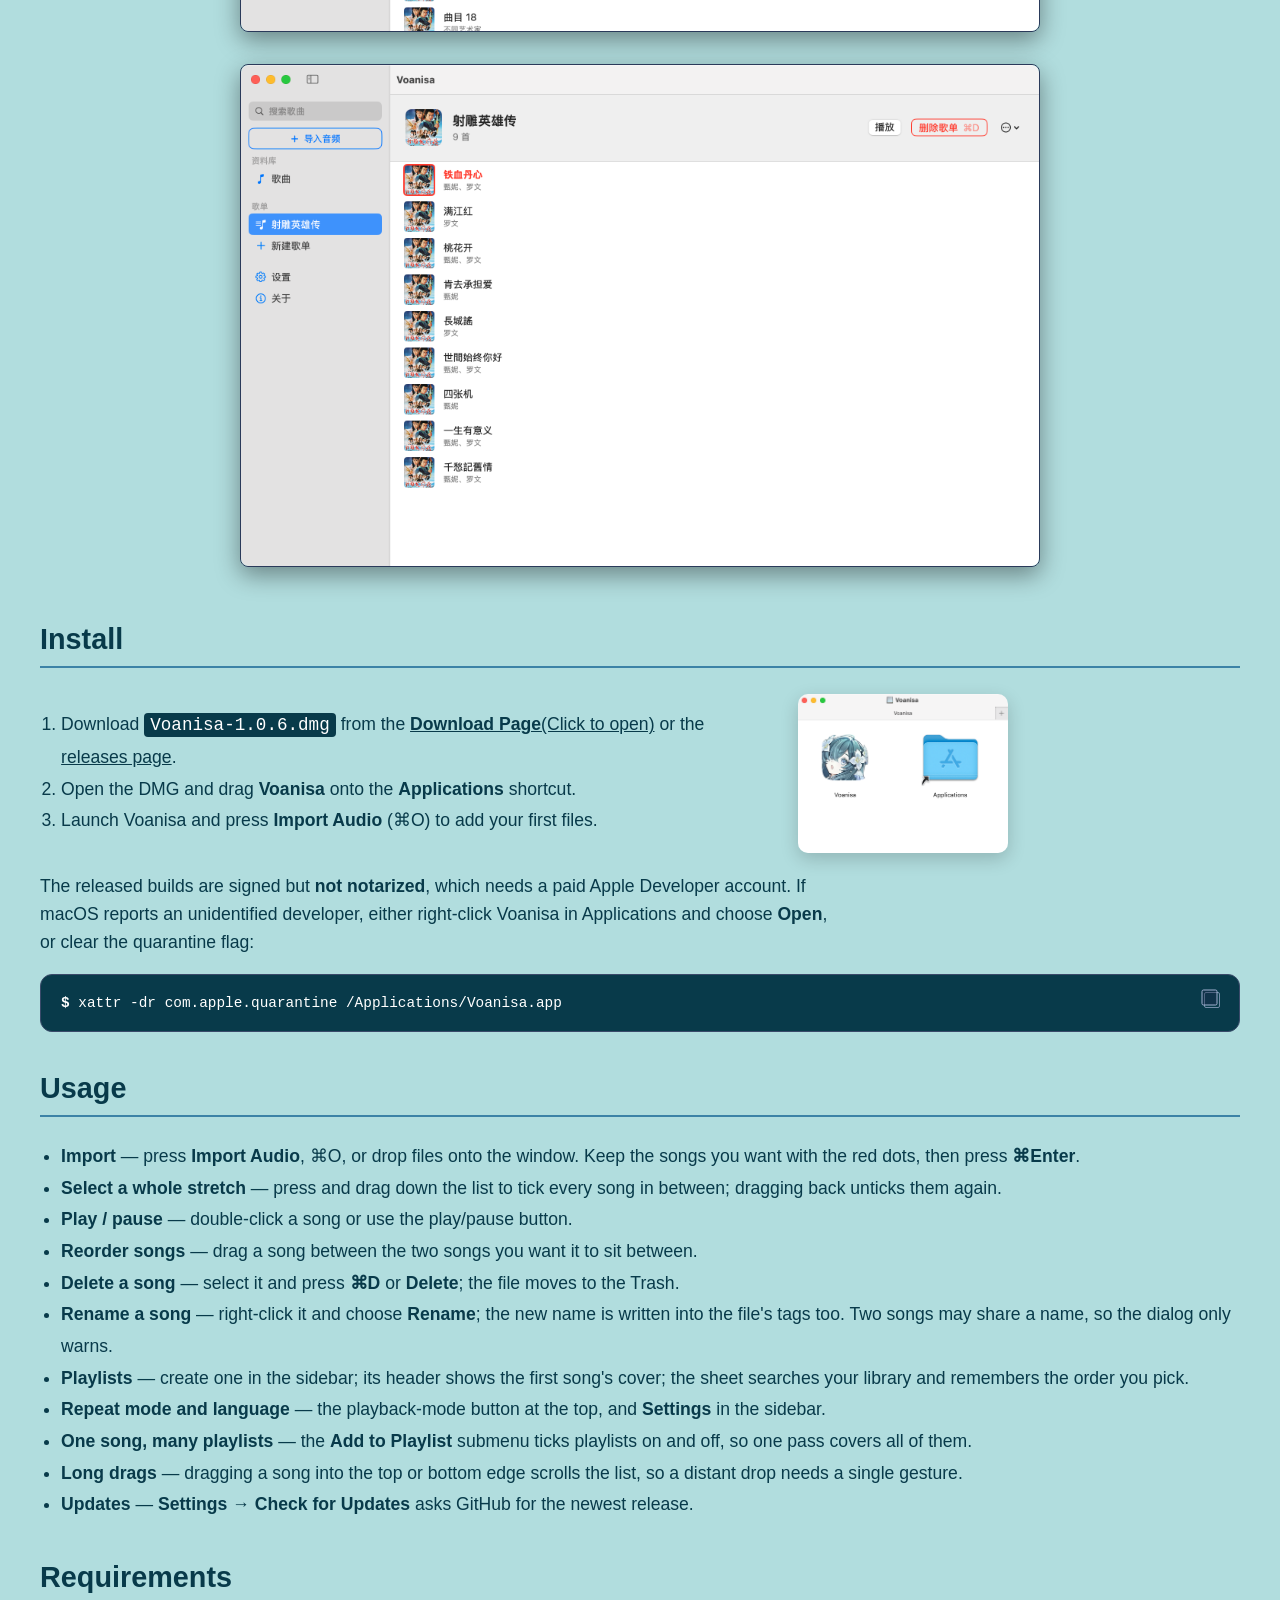
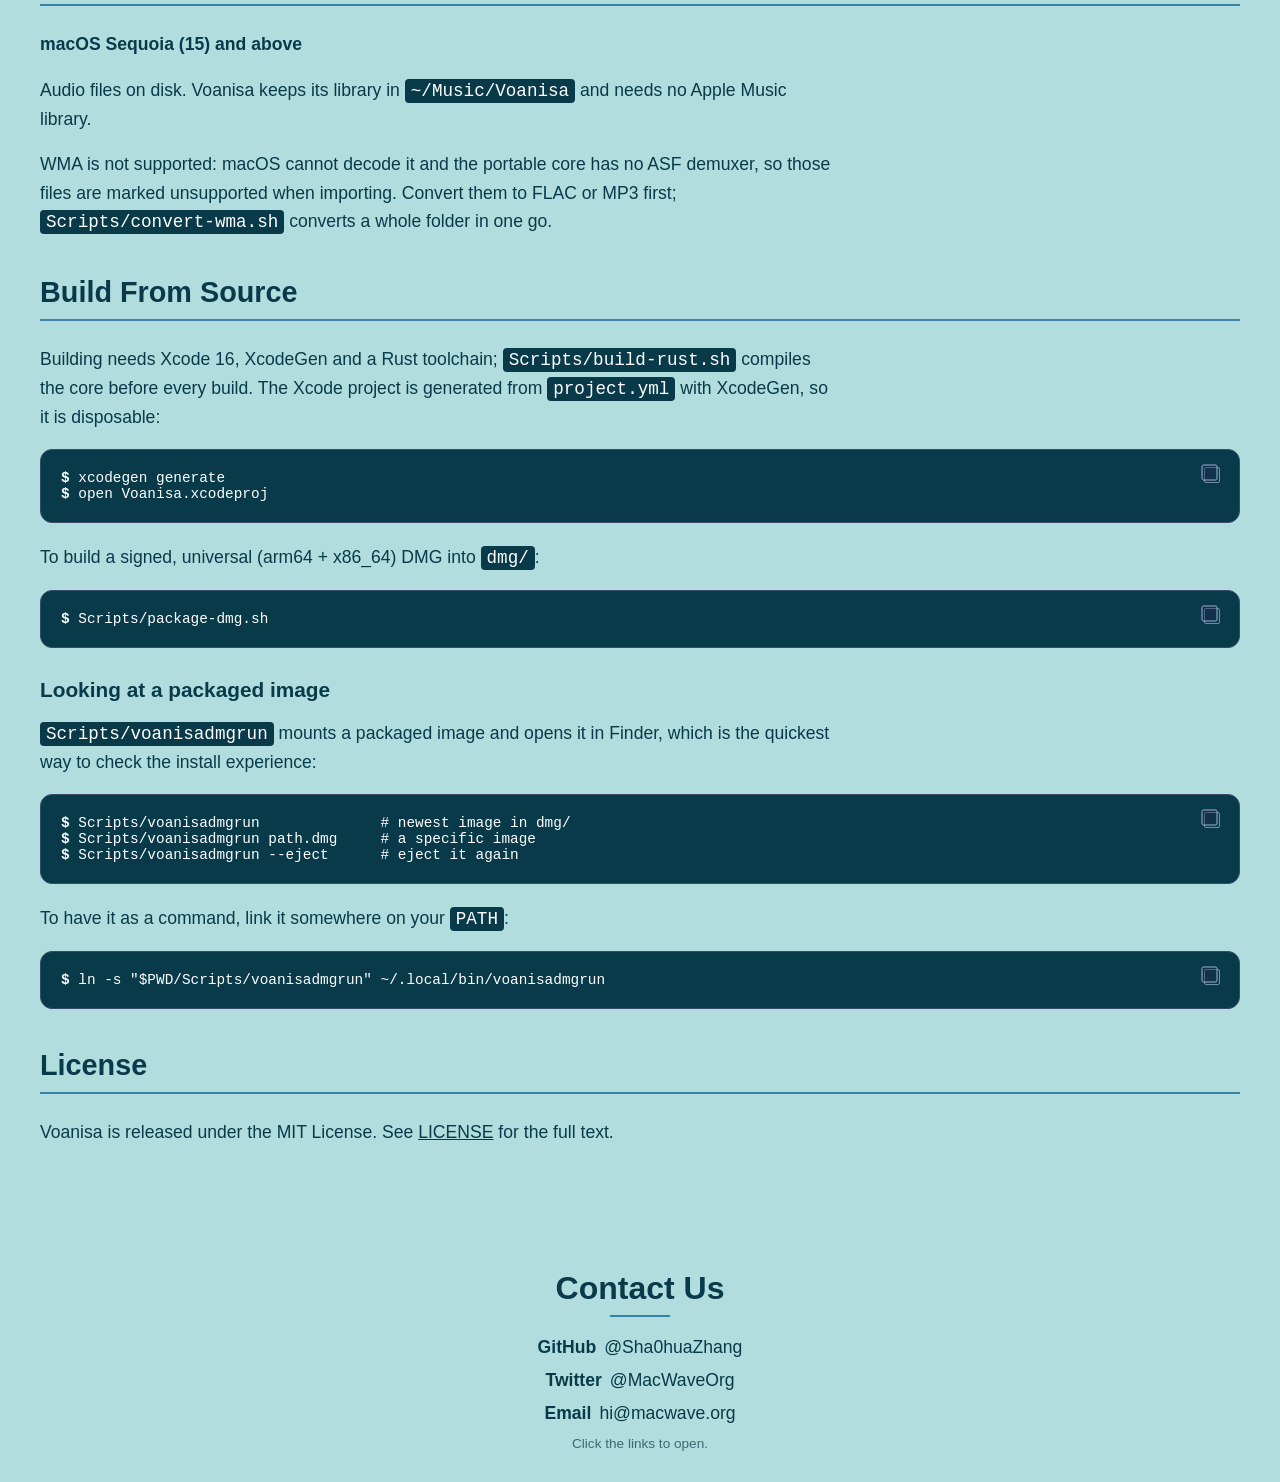
==== commit e85d6e44: "Publish 1.0.6 on the site" ====
--- a/index.html
+++ b/index.html
@@ -525,11 +525,11 @@
 
     <div class="version-block" style="color: var(--ink); font-size: 0.95rem; margin-top: -10px; margin-bottom: 30px;">
         <div data-lang="en">
-            <span class="v-line">Latest Version : 1.0.5</span>
+            <span class="v-line">Latest Version : 1.0.6</span>
             <span class="v-line">Released on 2026-10-21</span>
         </div>
         <div data-lang="zh">
-            <span class="v-line">最新版本：1.0.5</span>
+            <span class="v-line">最新版本：1.0.6</span>
             <span class="v-line">发布于 2026-10-21</span>
         </div>
     </div>
@@ -597,12 +597,12 @@
         <div class="install-row">
         <div class="install-text">
         <ol style="font-size: 1.1rem; line-height: 1.8; padding-left: 1.2em;" data-lang="en">
-            <li>Download <code style="background-color: var(--ink); color: #ffffff; padding: 2px 6px; border-radius: 4px;">Voanisa-1.0.5.dmg</code> from the <a href="Downloads/" style="color: var(--ink);"><strong>Download Page</strong>(Click to open)</a> or the <a href="https://github.com/Sha0huaZhang/Voanisa/releases" style="color: var(--ink);">releases page</a>.</li>
+            <li>Download <code style="background-color: var(--ink); color: #ffffff; padding: 2px 6px; border-radius: 4px;">Voanisa-1.0.6.dmg</code> from the <a href="Downloads/" style="color: var(--ink);"><strong>Download Page</strong>(Click to open)</a> or the <a href="https://github.com/Sha0huaZhang/Voanisa/releases" style="color: var(--ink);">releases page</a>.</li>
             <li>Open the DMG and drag <strong>Voanisa</strong> onto the <strong>Applications</strong> shortcut.</li>
             <li>Launch Voanisa and press <strong>Import Audio</strong> (⌘O) to add your first files.</li>
         </ol>
         <ol style="font-size: 1.1rem; line-height: 1.8; padding-left: 1.2em;" data-lang="zh">
-            <li>从<a href="Downloads/" style="color: var(--ink);"><strong>下载页面</strong>（点击跳转）</a>或 <a href="https://github.com/Sha0huaZhang/Voanisa/releases" style="color: var(--ink);">Releases 页面</a>下载 <code style="background-color: var(--ink); color: #ffffff; padding: 2px 6px; border-radius: 4px;">Voanisa-1.0.5.dmg</code>。</li>
+            <li>从<a href="Downloads/" style="color: var(--ink);"><strong>下载页面</strong>（点击跳转）</a>或 <a href="https://github.com/Sha0huaZhang/Voanisa/releases" style="color: var(--ink);">Releases 页面</a>下载 <code style="background-color: var(--ink); color: #ffffff; padding: 2px 6px; border-radius: 4px;">Voanisa-1.0.6.dmg</code>。</li>
             <li>打开 DMG，把 <strong>Voanisa</strong> 拖到 <strong>Applications</strong> 快捷方式上。</li>
             <li>启动 Voanisa，点「导入音频」（⌘O）添加第一批文件。</li>
         </ol>
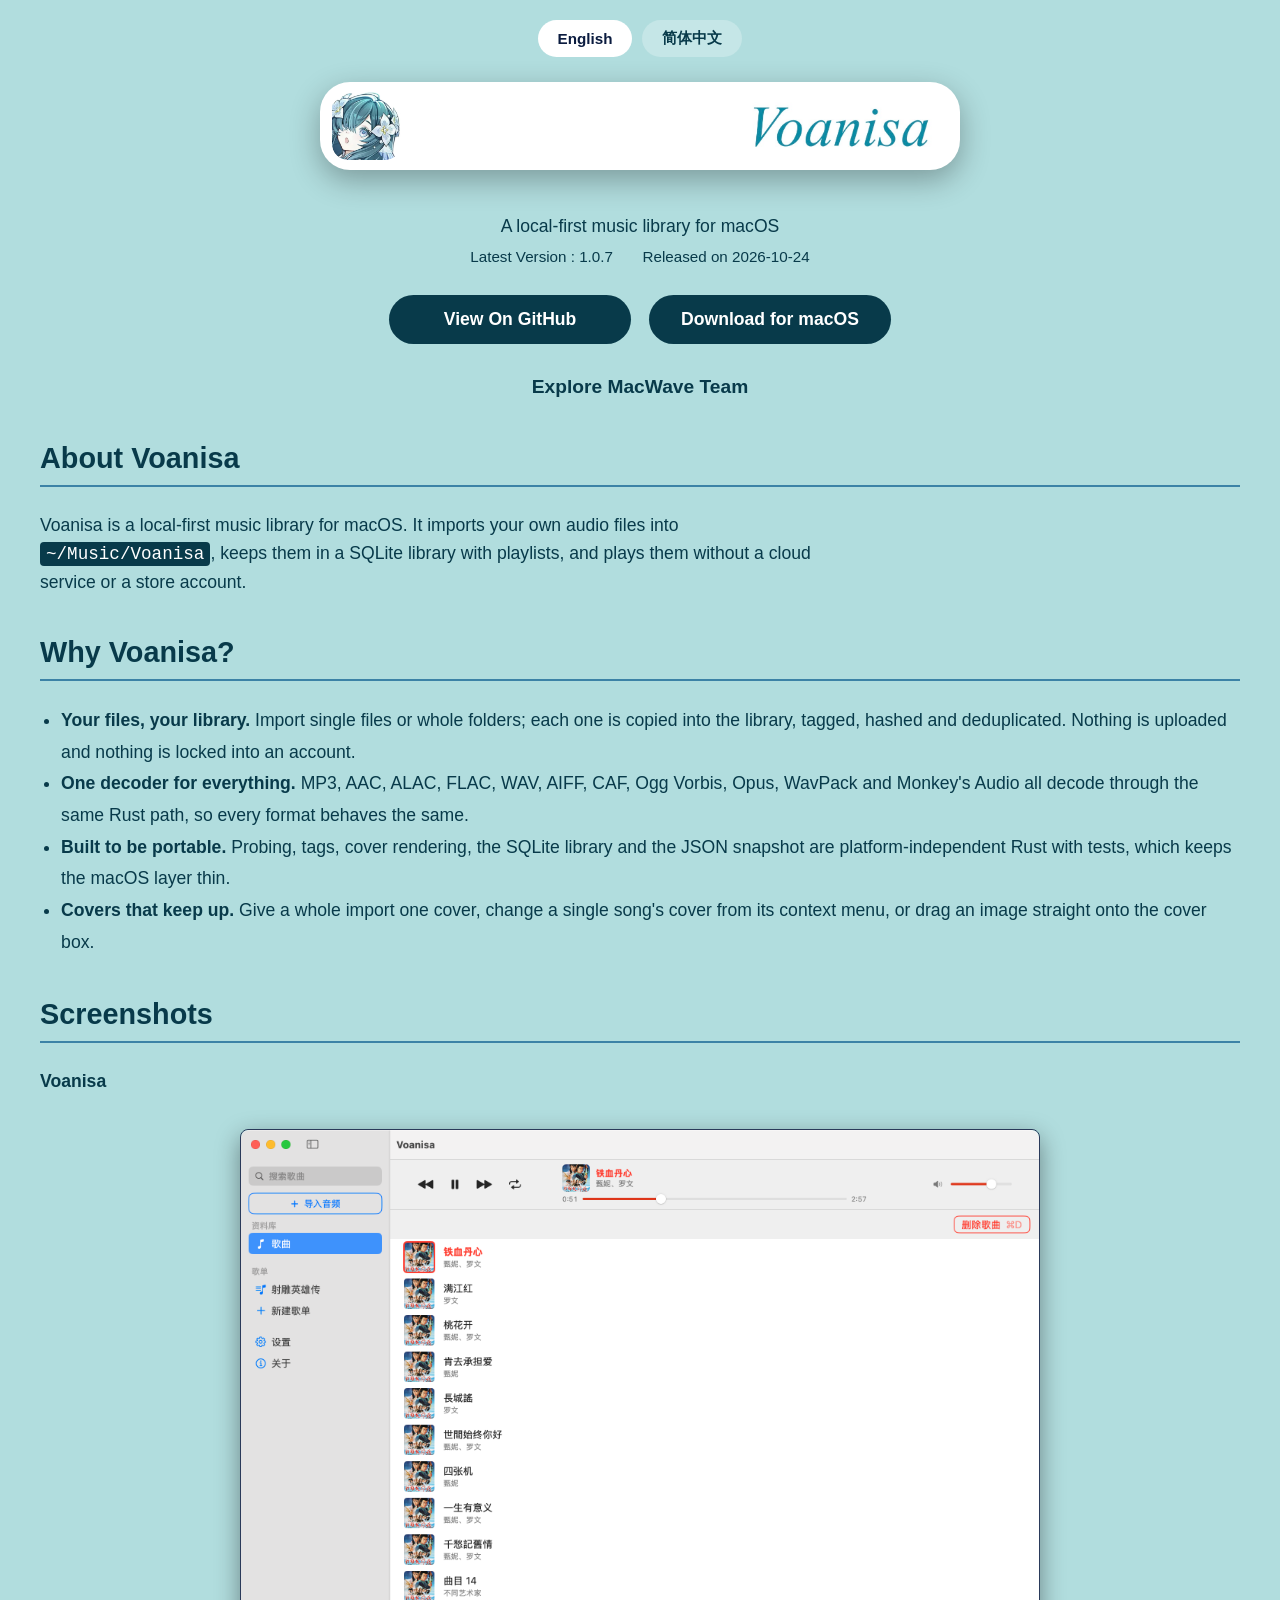
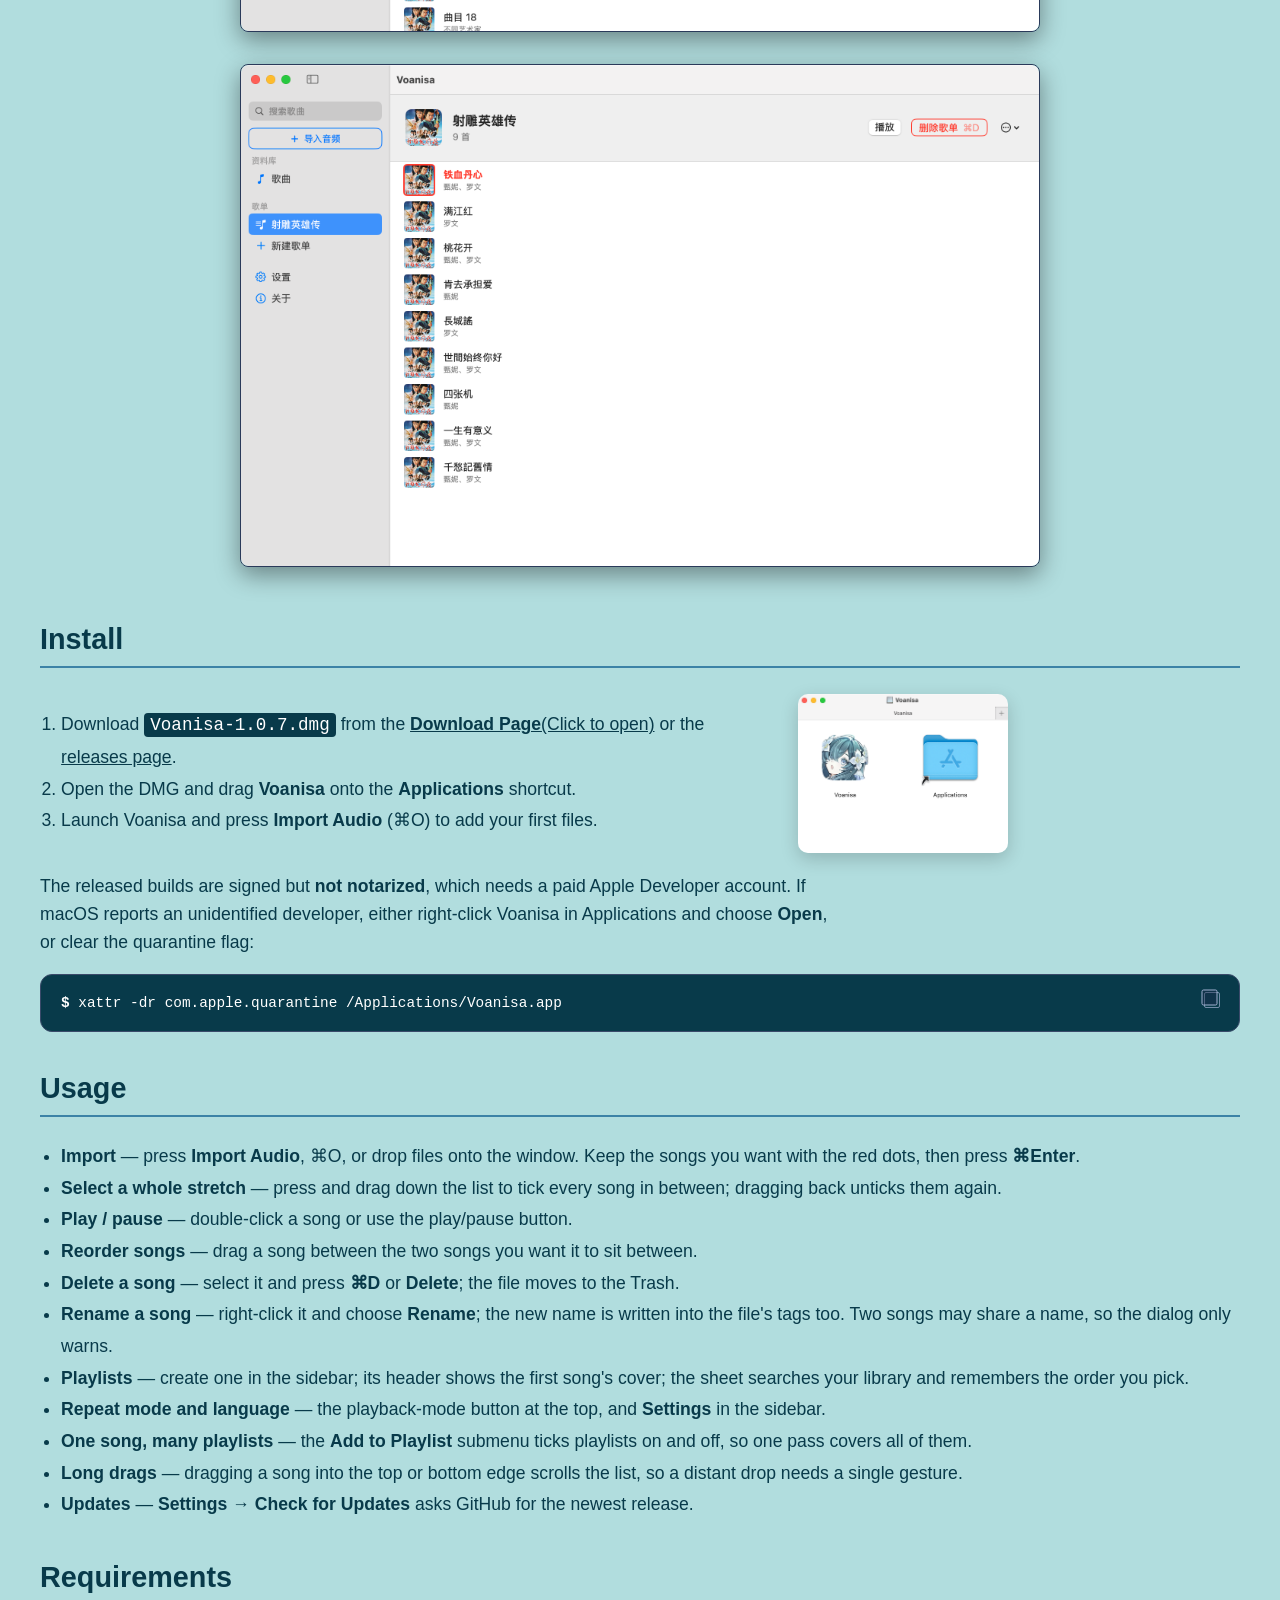
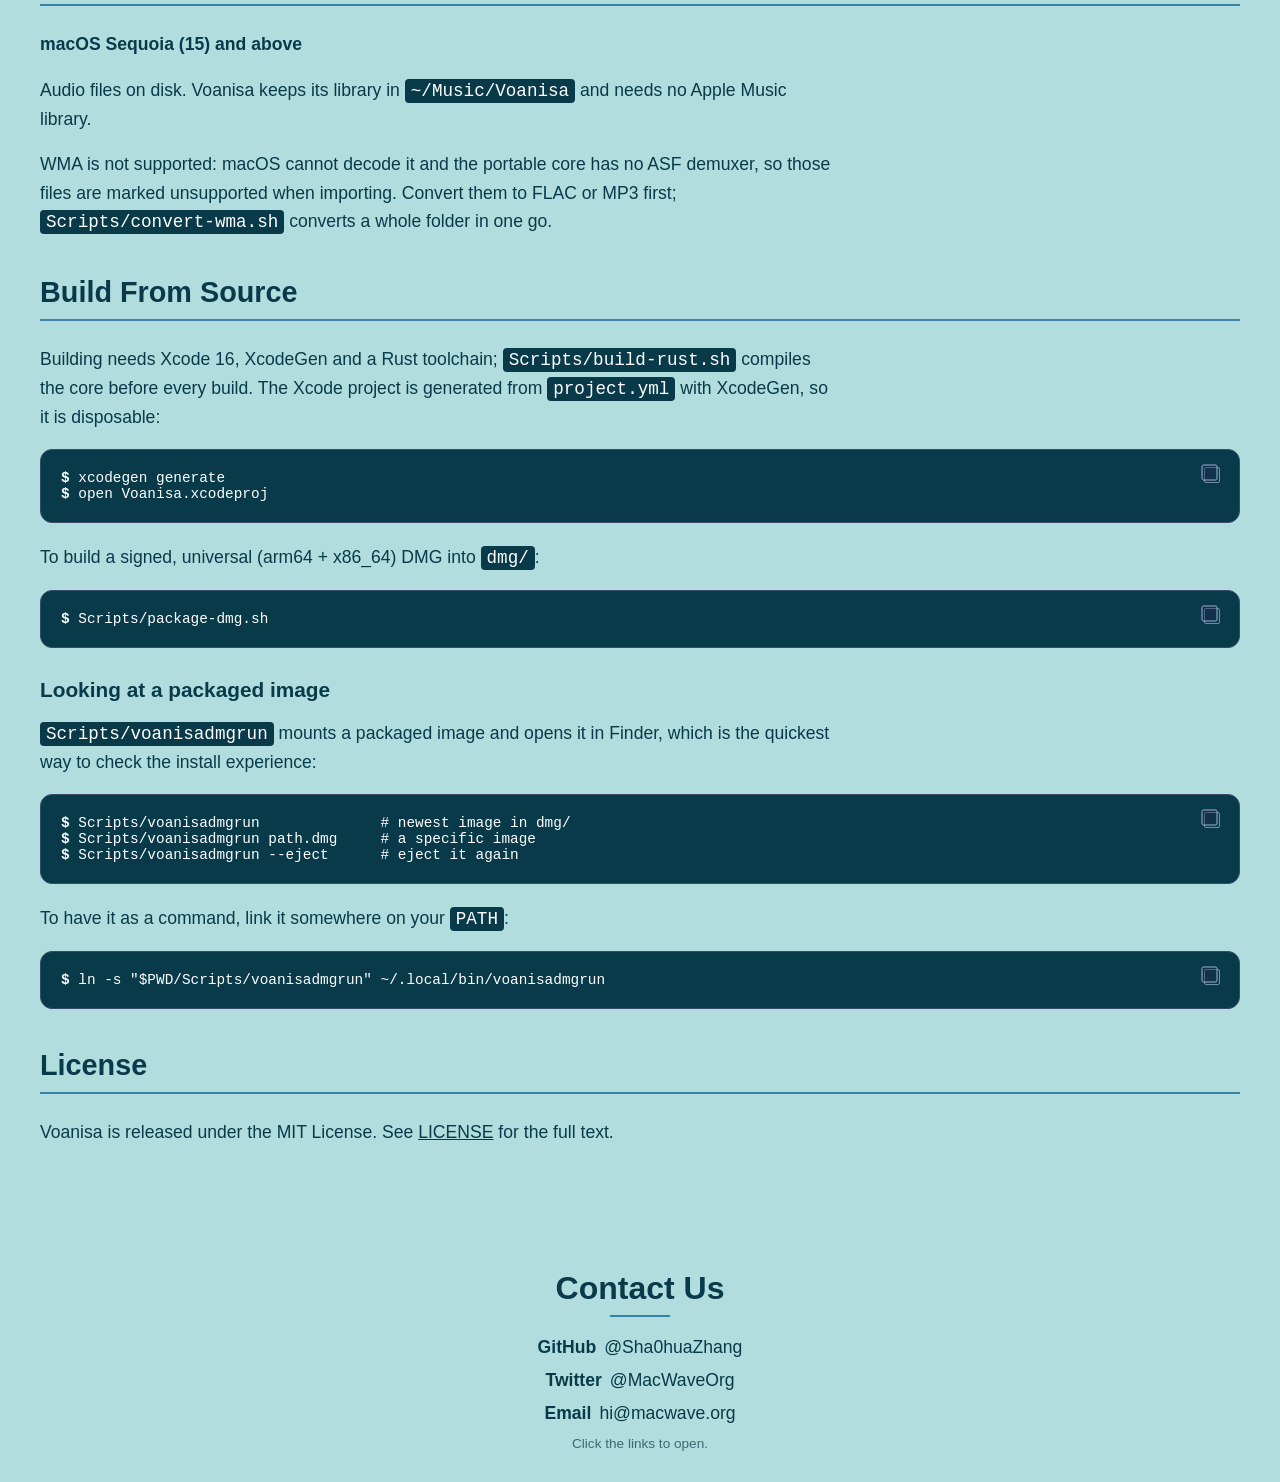
==== commit 152189aa: "Publish 1.0.7 on the site" ====
--- a/index.html
+++ b/index.html
@@ -525,12 +525,12 @@
 
     <div class="version-block" style="color: var(--ink); font-size: 0.95rem; margin-top: -10px; margin-bottom: 30px;">
         <div data-lang="en">
-            <span class="v-line">Latest Version : 1.0.6</span>
-            <span class="v-line">Released on 2026-10-21</span>
+            <span class="v-line">Latest Version : 1.0.7</span>
+            <span class="v-line">Released on 2026-10-24</span>
         </div>
         <div data-lang="zh">
-            <span class="v-line">最新版本：1.0.6</span>
-            <span class="v-line">发布于 2026-10-21</span>
+            <span class="v-line">最新版本：1.0.7</span>
+            <span class="v-line">发布于 2026-10-24</span>
         </div>
     </div>
 
@@ -597,12 +597,12 @@
         <div class="install-row">
         <div class="install-text">
         <ol style="font-size: 1.1rem; line-height: 1.8; padding-left: 1.2em;" data-lang="en">
-            <li>Download <code style="background-color: var(--ink); color: #ffffff; padding: 2px 6px; border-radius: 4px;">Voanisa-1.0.6.dmg</code> from the <a href="Downloads/" style="color: var(--ink);"><strong>Download Page</strong>(Click to open)</a> or the <a href="https://github.com/Sha0huaZhang/Voanisa/releases" style="color: var(--ink);">releases page</a>.</li>
+            <li>Download <code style="background-color: var(--ink); color: #ffffff; padding: 2px 6px; border-radius: 4px;">Voanisa-1.0.7.dmg</code> from the <a href="Downloads/" style="color: var(--ink);"><strong>Download Page</strong>(Click to open)</a> or the <a href="https://github.com/Sha0huaZhang/Voanisa/releases" style="color: var(--ink);">releases page</a>.</li>
             <li>Open the DMG and drag <strong>Voanisa</strong> onto the <strong>Applications</strong> shortcut.</li>
             <li>Launch Voanisa and press <strong>Import Audio</strong> (⌘O) to add your first files.</li>
         </ol>
         <ol style="font-size: 1.1rem; line-height: 1.8; padding-left: 1.2em;" data-lang="zh">
-            <li>从<a href="Downloads/" style="color: var(--ink);"><strong>下载页面</strong>（点击跳转）</a>或 <a href="https://github.com/Sha0huaZhang/Voanisa/releases" style="color: var(--ink);">Releases 页面</a>下载 <code style="background-color: var(--ink); color: #ffffff; padding: 2px 6px; border-radius: 4px;">Voanisa-1.0.6.dmg</code>。</li>
+            <li>从<a href="Downloads/" style="color: var(--ink);"><strong>下载页面</strong>（点击跳转）</a>或 <a href="https://github.com/Sha0huaZhang/Voanisa/releases" style="color: var(--ink);">Releases 页面</a>下载 <code style="background-color: var(--ink); color: #ffffff; padding: 2px 6px; border-radius: 4px;">Voanisa-1.0.7.dmg</code>。</li>
             <li>打开 DMG，把 <strong>Voanisa</strong> 拖到 <strong>Applications</strong> 快捷方式上。</li>
             <li>启动 Voanisa，点「导入音频」（⌘O）添加第一批文件。</li>
         </ol>
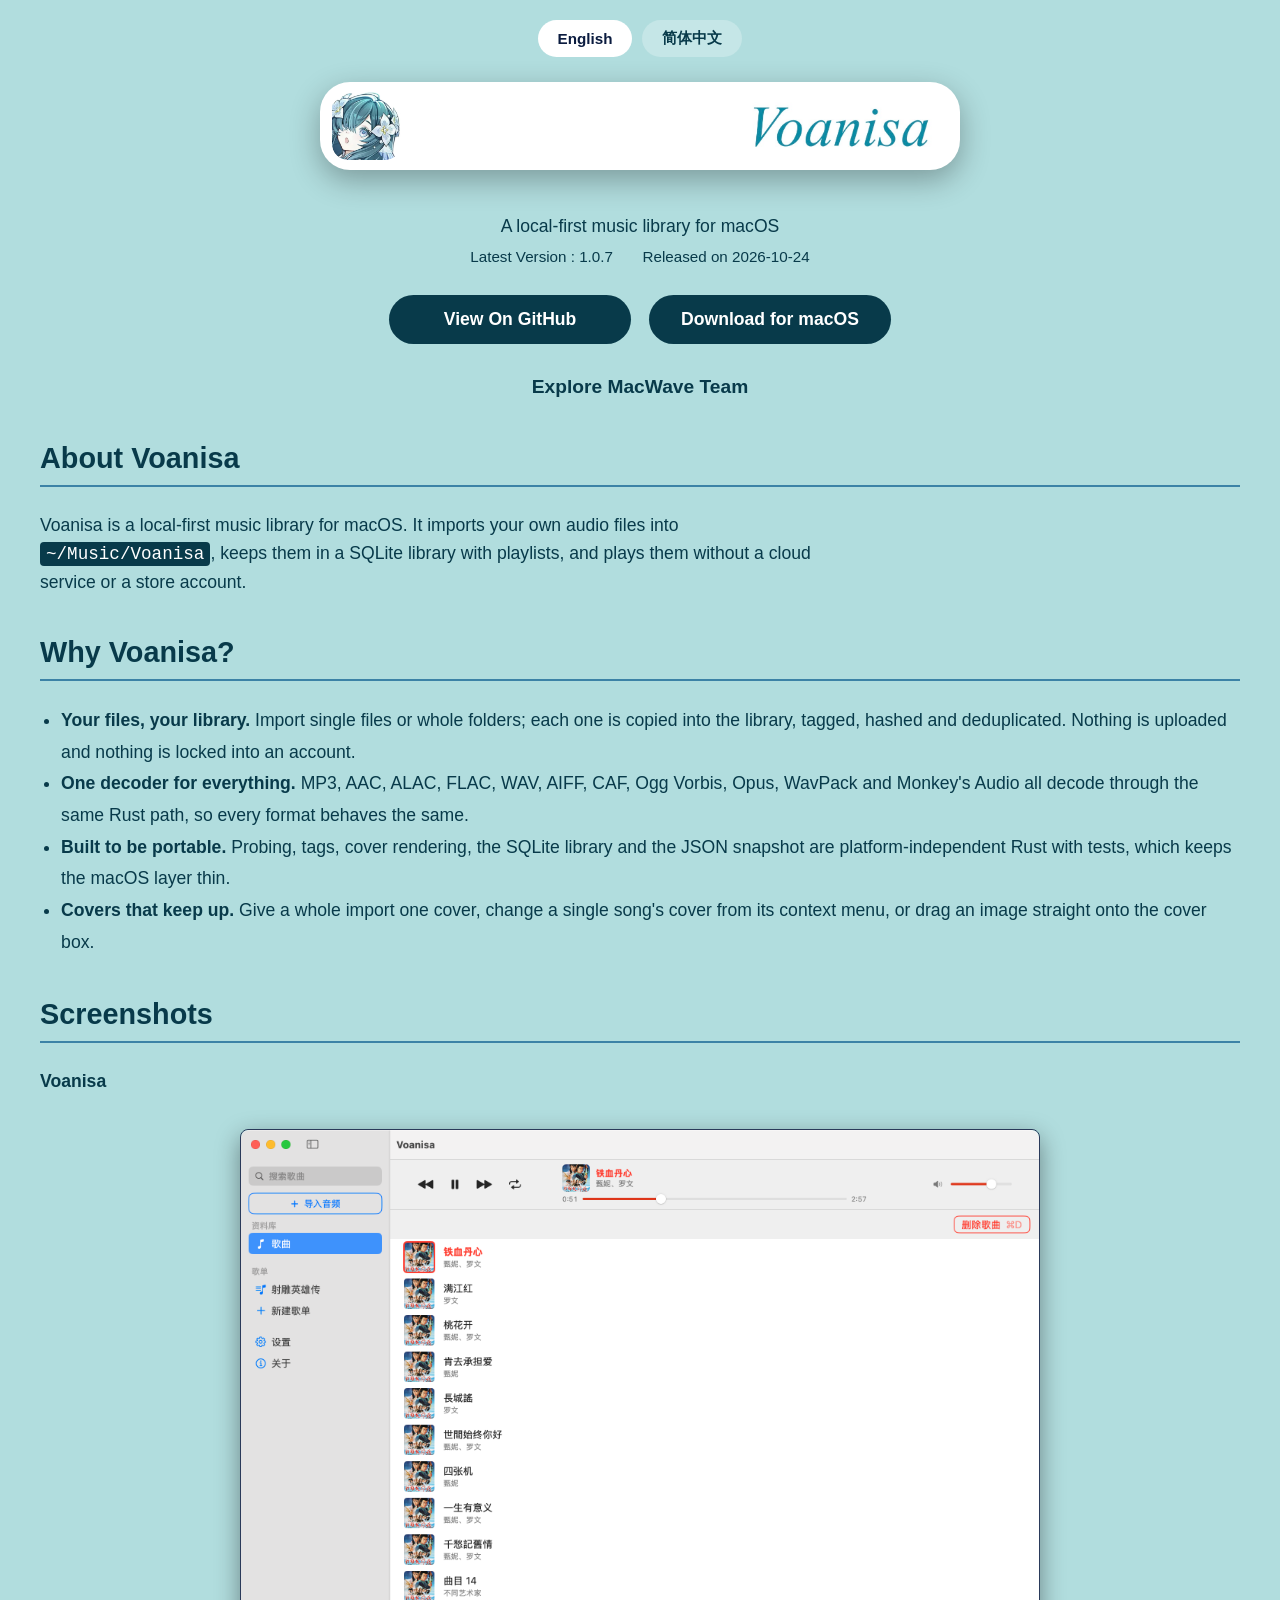
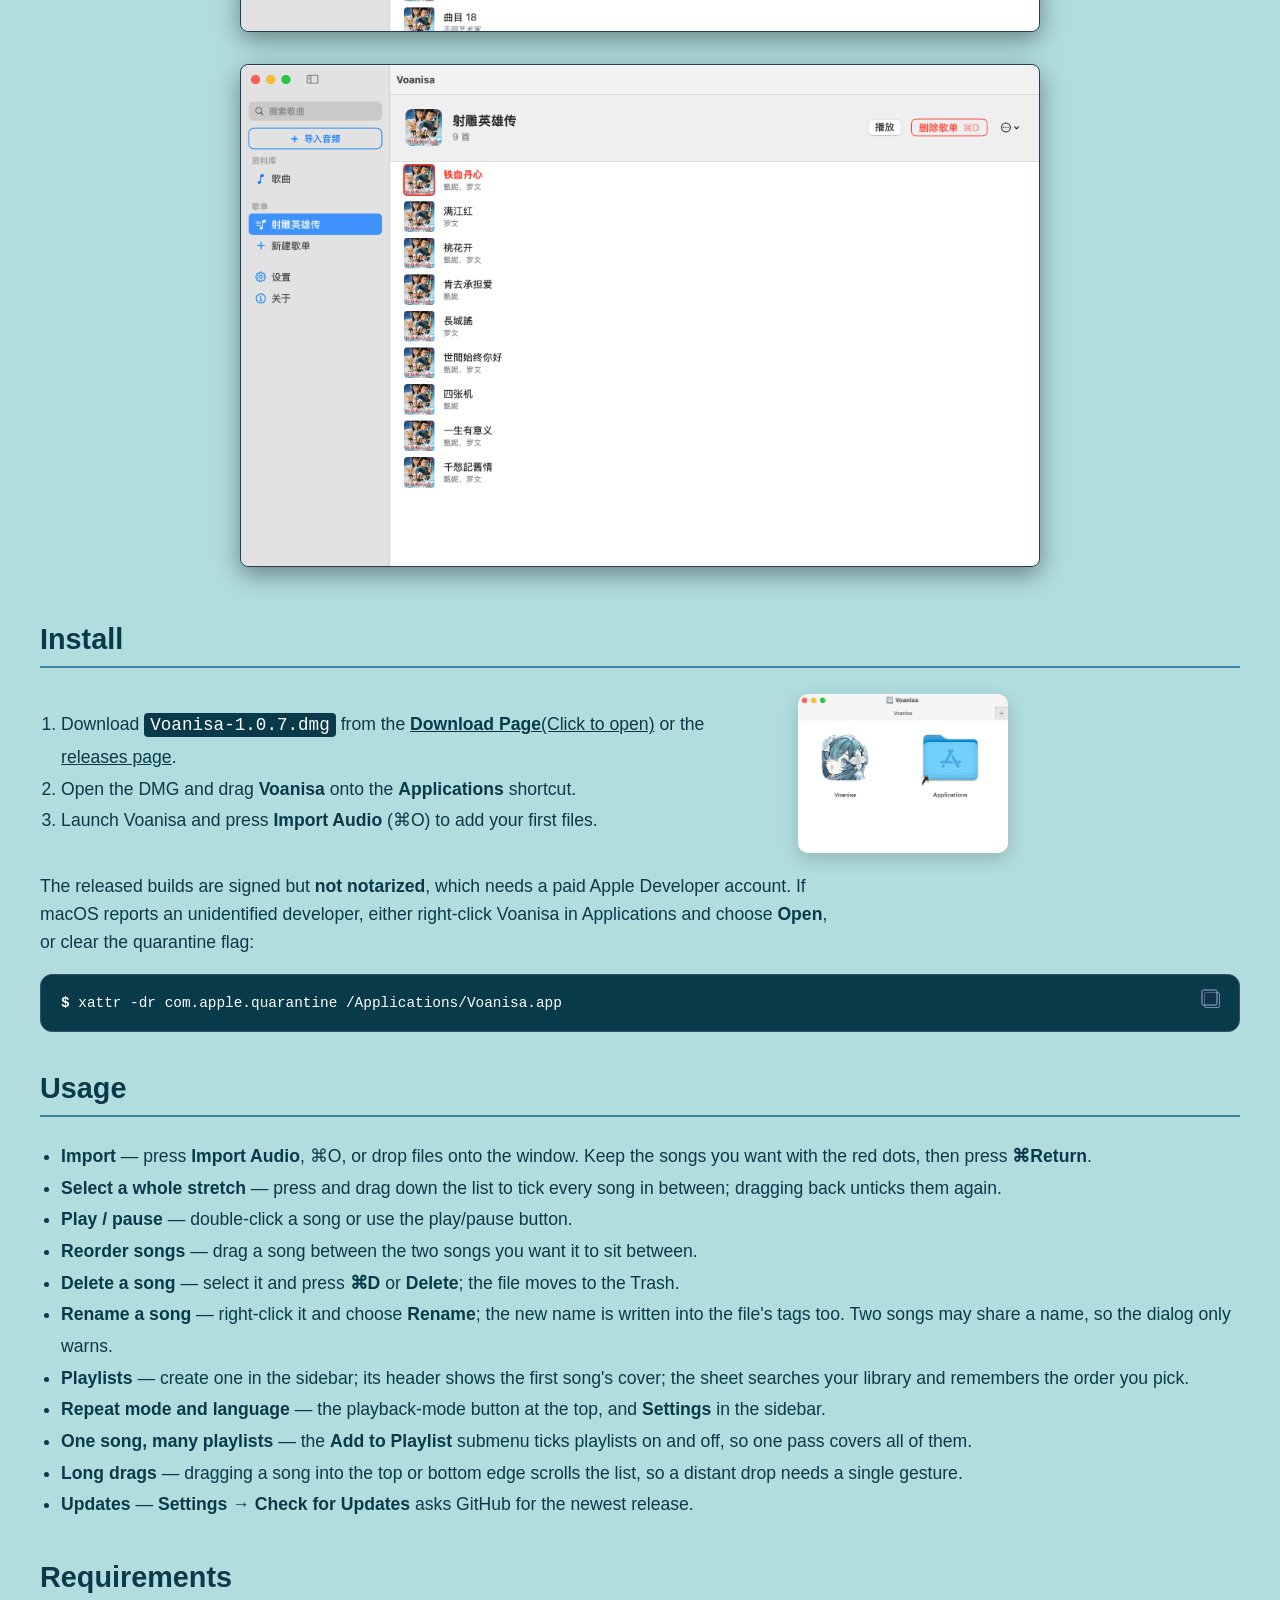
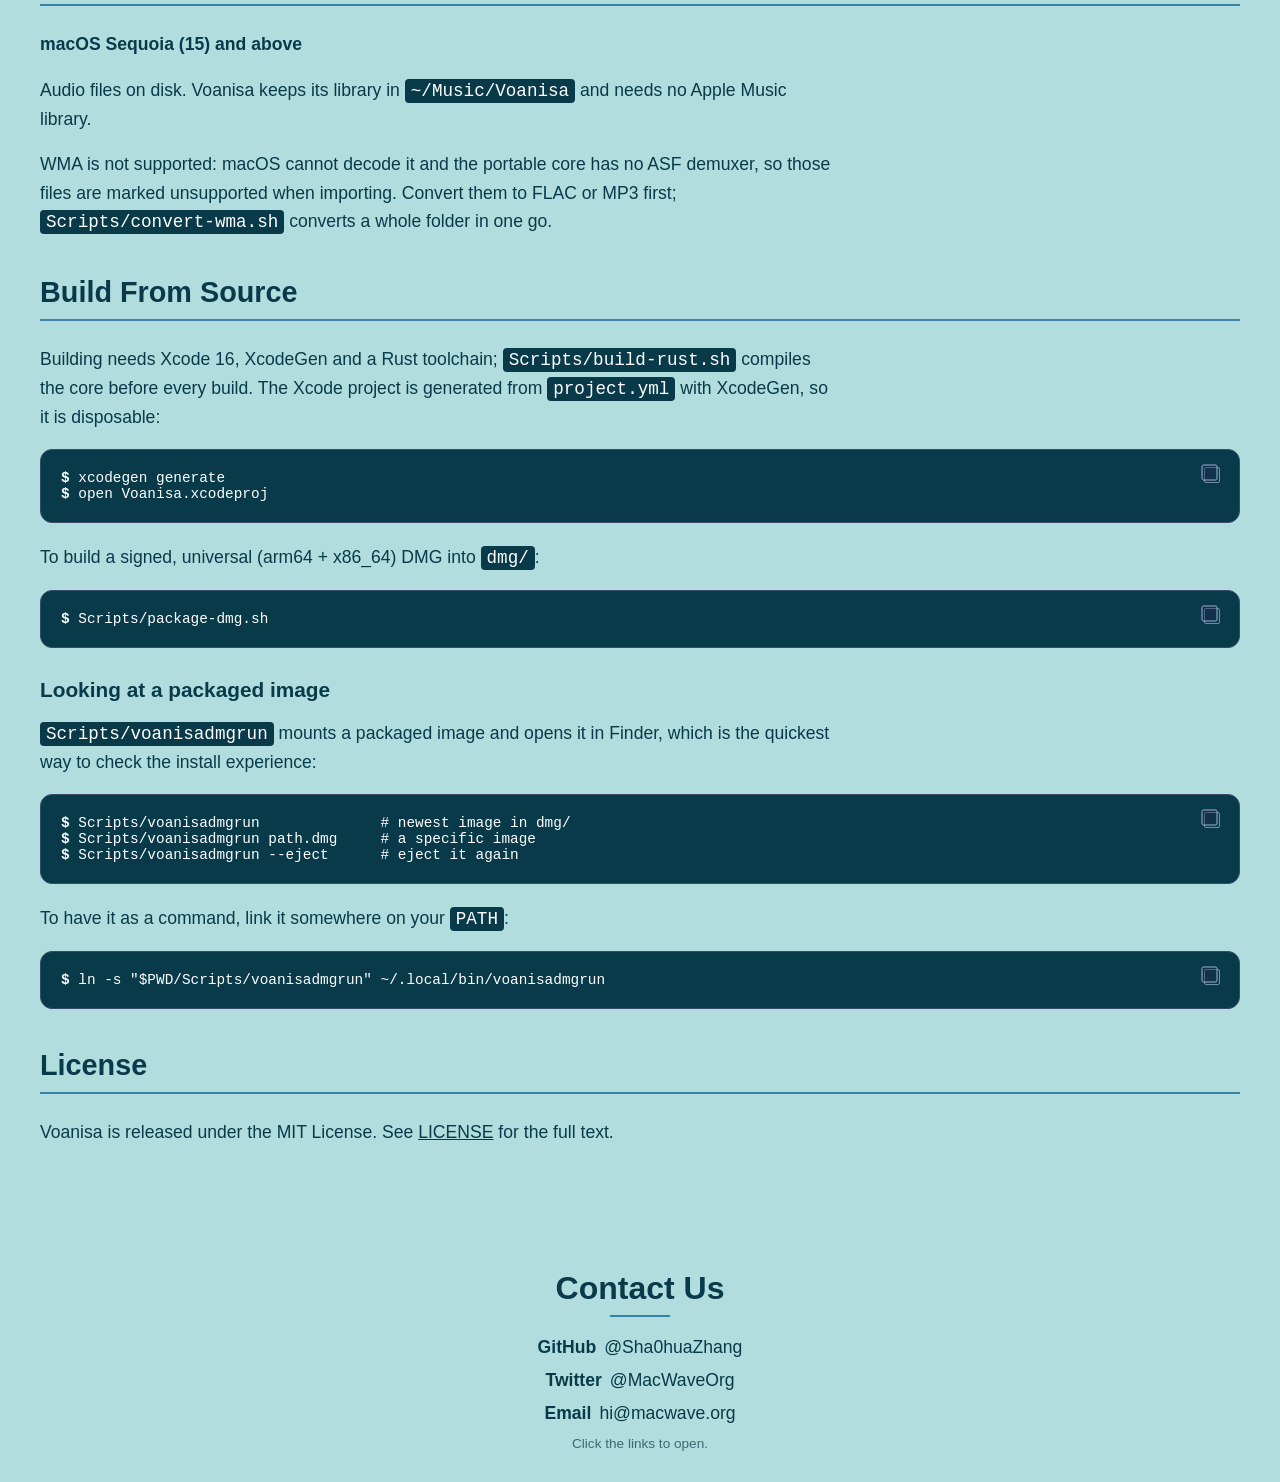
==== commit 967cf104: "Say Return instead of Enter" ====
--- a/index.html
+++ b/index.html
@@ -630,7 +630,7 @@
         <h2 style="font-size: 1.8rem; border-bottom: 2px solid var(--rule); padding-bottom: 10px; margin-top: 40px;" data-lang="zh">使用方法</h2>
 
         <ul style="font-size: 1.1rem; line-height: 1.8; padding-left: 1.2em;" data-lang="en">
-            <li><strong>Import</strong> — press <strong>Import Audio</strong>, ⌘O, or drop files onto the window. Keep the songs you want with the red dots, then press <strong>⌘Enter</strong>.</li>
+            <li><strong>Import</strong> — press <strong>Import Audio</strong>, ⌘O, or drop files onto the window. Keep the songs you want with the red dots, then press <strong>⌘Return</strong>.</li>
             <li><strong>Select a whole stretch</strong> — press and drag down the list to tick every song in between; dragging back unticks them again.</li>
             <li><strong>Play / pause</strong> — double-click a song or use the play/pause button.</li>
             <li><strong>Reorder songs</strong> — drag a song between the two songs you want it to sit between.</li>
@@ -643,7 +643,7 @@
             <li><strong>Updates</strong> — <strong>Settings → Check for Updates</strong> asks GitHub for the newest release.</li>
         </ul>
         <ul style="font-size: 1.1rem; line-height: 1.8; padding-left: 1.2em;" data-lang="zh">
-            <li><strong>导入</strong> —— 点「导入音频」、按 ⌘O，或把文件拖到窗口上；用红点决定哪些要导入，然后按 <strong>⌘Enter</strong>。</li>
+            <li><strong>导入</strong> —— 点「导入音频」、按 ⌘O，或把文件拖到窗口上；用红点决定哪些要导入，然后按 <strong>⌘Return</strong>。</li>
             <li><strong>一次框选一片</strong> —— 在列表里按住向下拖动，可以连续勾选中间的每一首；往回拖则取消。</li>
             <li><strong>播放 / 暂停</strong> —— 双击歌曲，或点击播放/暂停按钮。</li>
             <li><strong>调整歌曲顺序</strong> —— 拖动歌曲到你想插入的两首歌之间。</li>
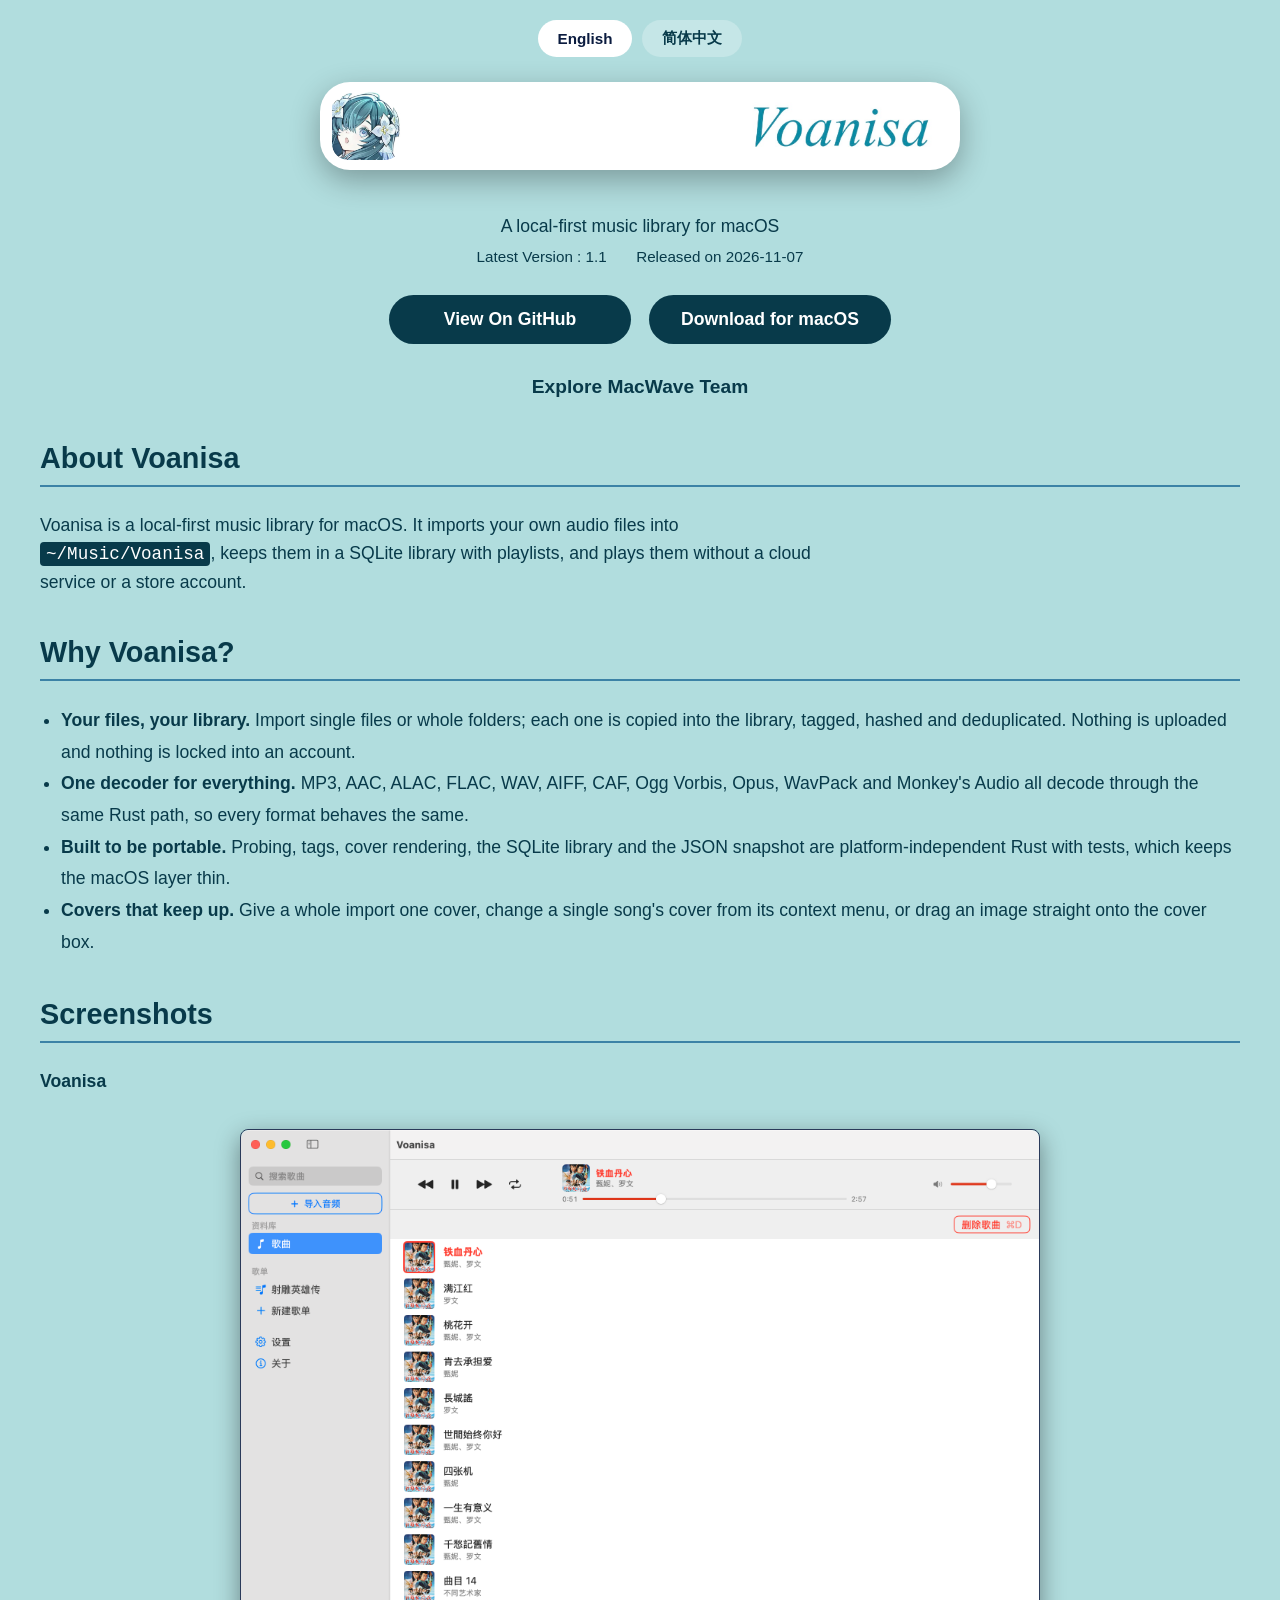
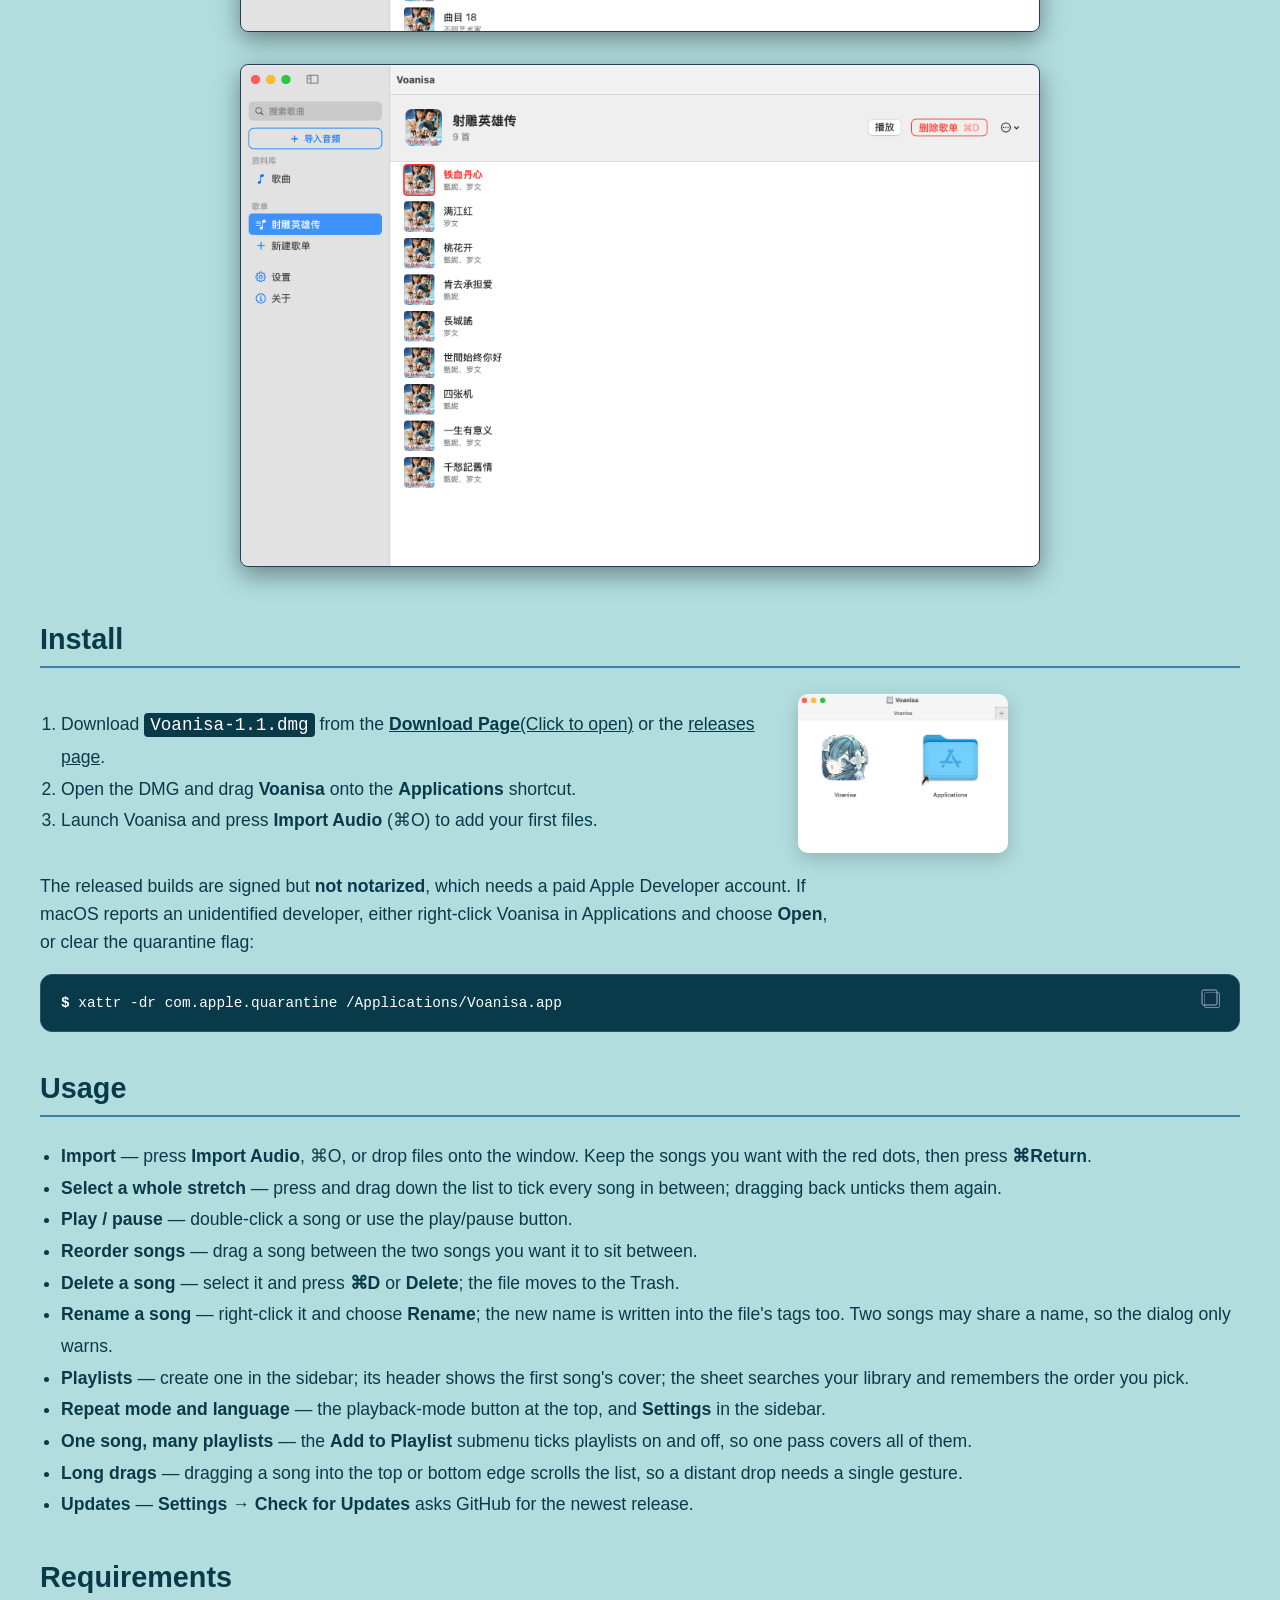
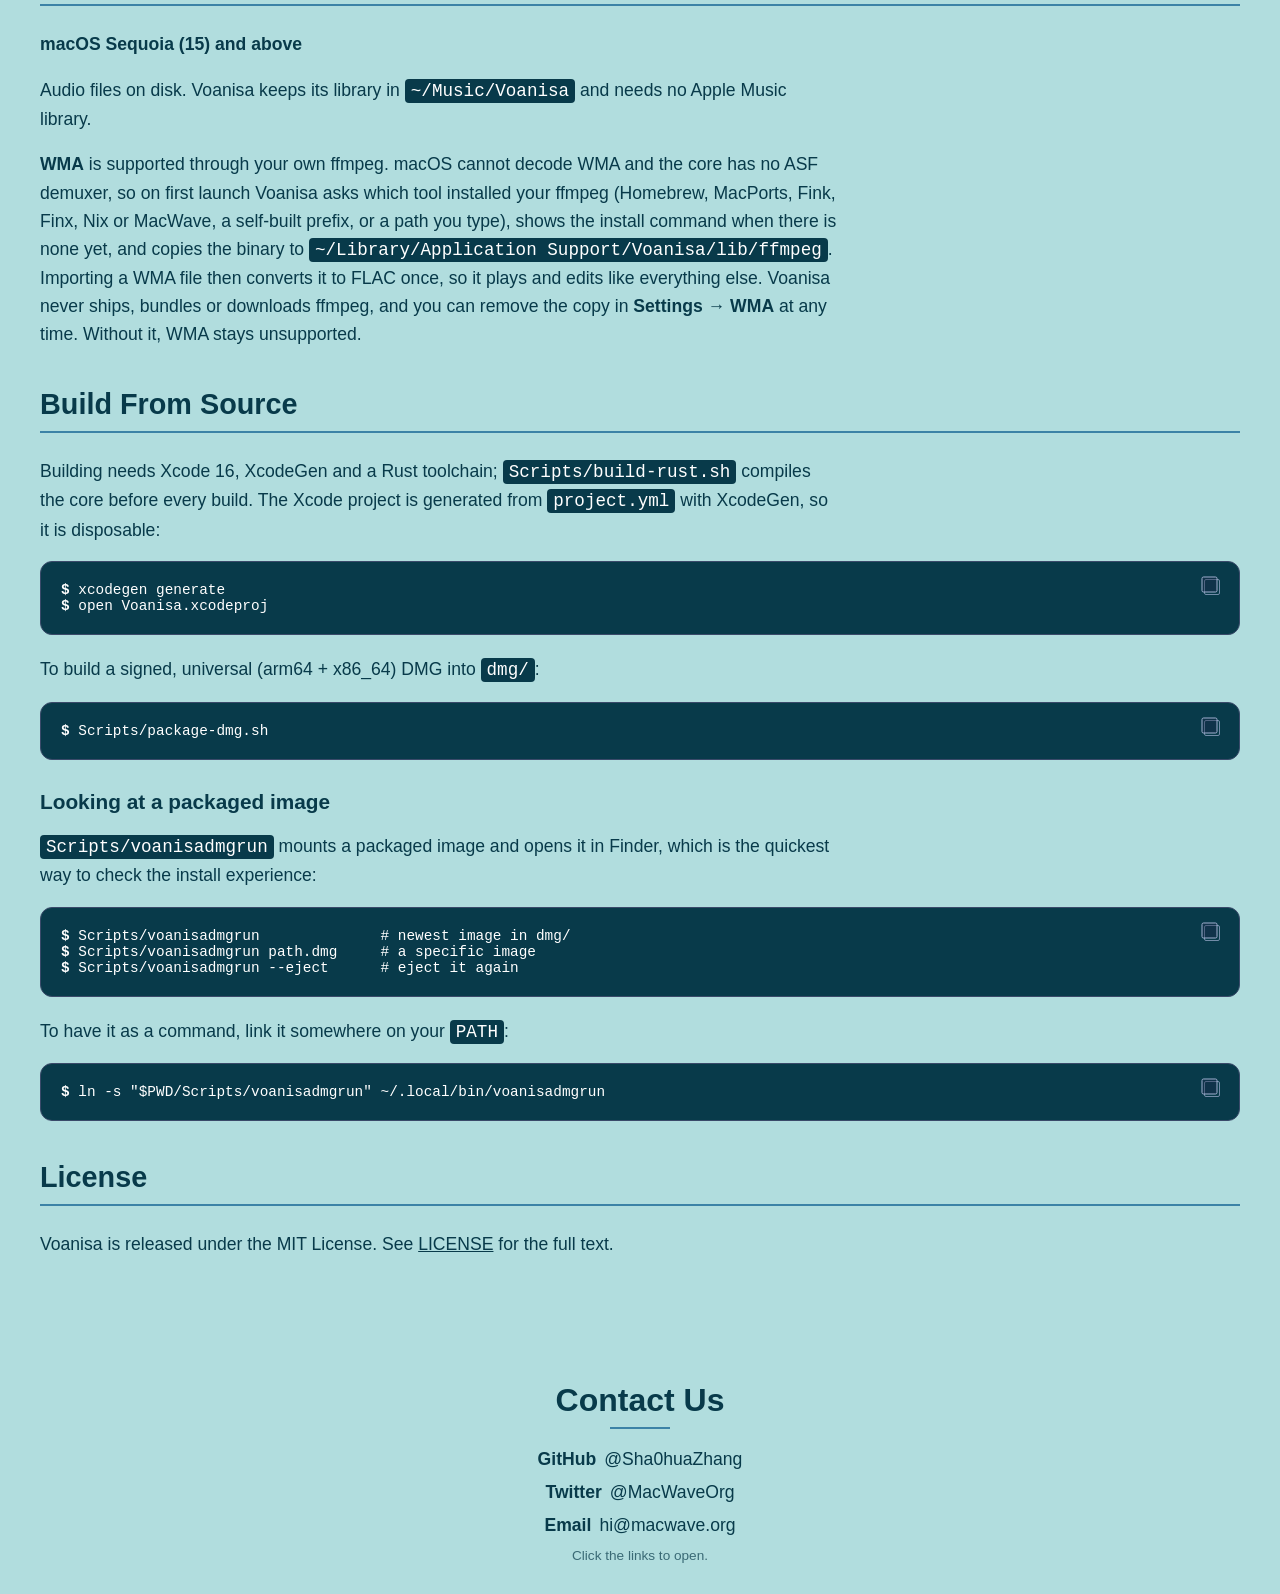
==== commit 9d7d95d0: "Publish 1.1 on the site Co-authored-by: Copilot <223556219+Copilot@users.noreply.github.com>" ====
--- a/index.html
+++ b/index.html
@@ -525,12 +525,12 @@
 
     <div class="version-block" style="color: var(--ink); font-size: 0.95rem; margin-top: -10px; margin-bottom: 30px;">
         <div data-lang="en">
-            <span class="v-line">Latest Version : 1.0.7</span>
-            <span class="v-line">Released on 2026-10-24</span>
+            <span class="v-line">Latest Version : 1.1</span>
+            <span class="v-line">Released on 2026-11-07</span>
         </div>
         <div data-lang="zh">
-            <span class="v-line">最新版本：1.0.7</span>
-            <span class="v-line">发布于 2026-10-24</span>
+            <span class="v-line">最新版本：1.1</span>
+            <span class="v-line">发布于 2026-11-07</span>
         </div>
     </div>
 
@@ -597,12 +597,12 @@
         <div class="install-row">
         <div class="install-text">
         <ol style="font-size: 1.1rem; line-height: 1.8; padding-left: 1.2em;" data-lang="en">
-            <li>Download <code style="background-color: var(--ink); color: #ffffff; padding: 2px 6px; border-radius: 4px;">Voanisa-1.0.7.dmg</code> from the <a href="Downloads/" style="color: var(--ink);"><strong>Download Page</strong>(Click to open)</a> or the <a href="https://github.com/Sha0huaZhang/Voanisa/releases" style="color: var(--ink);">releases page</a>.</li>
+            <li>Download <code style="background-color: var(--ink); color: #ffffff; padding: 2px 6px; border-radius: 4px;">Voanisa-1.1.dmg</code> from the <a href="Downloads/" style="color: var(--ink);"><strong>Download Page</strong>(Click to open)</a> or the <a href="https://github.com/Sha0huaZhang/Voanisa/releases" style="color: var(--ink);">releases page</a>.</li>
             <li>Open the DMG and drag <strong>Voanisa</strong> onto the <strong>Applications</strong> shortcut.</li>
             <li>Launch Voanisa and press <strong>Import Audio</strong> (⌘O) to add your first files.</li>
         </ol>
         <ol style="font-size: 1.1rem; line-height: 1.8; padding-left: 1.2em;" data-lang="zh">
-            <li>从<a href="Downloads/" style="color: var(--ink);"><strong>下载页面</strong>（点击跳转）</a>或 <a href="https://github.com/Sha0huaZhang/Voanisa/releases" style="color: var(--ink);">Releases 页面</a>下载 <code style="background-color: var(--ink); color: #ffffff; padding: 2px 6px; border-radius: 4px;">Voanisa-1.0.7.dmg</code>。</li>
+            <li>从<a href="Downloads/" style="color: var(--ink);"><strong>下载页面</strong>（点击跳转）</a>或 <a href="https://github.com/Sha0huaZhang/Voanisa/releases" style="color: var(--ink);">Releases 页面</a>下载 <code style="background-color: var(--ink); color: #ffffff; padding: 2px 6px; border-radius: 4px;">Voanisa-1.1.dmg</code>。</li>
             <li>打开 DMG，把 <strong>Voanisa</strong> 拖到 <strong>Applications</strong> 快捷方式上。</li>
             <li>启动 Voanisa，点「导入音频」（⌘O）添加第一批文件。</li>
         </ol>
@@ -663,15 +663,22 @@
         <p style="font-size: 1.1rem; line-height: 1.6; " data-lang="en">Audio files on disk. Voanisa keeps its library in <code style="background-color: var(--ink); color: #ffffff; padding: 2px 6px; border-radius: 4px;">~/Music/Voanisa</code> and needs no Apple Music library.</p>
         <p style="font-size: 1.1rem; line-height: 1.6; " data-lang="zh">本地磁盘上的音频文件。Voanisa 把曲库放在 <code style="background-color: var(--ink); color: #ffffff; padding: 2px 6px; border-radius: 4px;">~/Music/Voanisa</code>，不需要 Apple Music 资料库。</p>
         <p style="font-size: 1.1rem; line-height: 1.6; " data-lang="en">
-            WMA is not supported: macOS cannot decode it and the portable core has no
-            ASF demuxer, so those files are marked unsupported when importing. Convert
-            them to FLAC or MP3 first; <code style="background-color: var(--ink); color: #ffffff; padding: 2px 6px; border-radius: 4px;">Scripts/convert-wma.sh</code>
-            converts a whole folder in one go.
+            <strong>WMA</strong> is supported through your own ffmpeg. macOS cannot decode WMA and the
+            core has no ASF demuxer, so on first launch Voanisa asks which tool installed your ffmpeg
+            (Homebrew, MacPorts, Fink, Finx, Nix or MacWave, a self-built prefix, or a path you type),
+            shows the install command when there is none yet, and copies the binary to
+            <code style="background-color: var(--ink); color: #ffffff; padding: 2px 6px; border-radius: 4px;">~/Library/Application Support/Voanisa/lib/ffmpeg</code>.
+            Importing a WMA file then converts it to FLAC once, so it plays and edits like everything else.
+            Voanisa never ships, bundles or downloads ffmpeg, and you can remove the copy in
+            <strong>Settings → WMA</strong> at any time. Without it, WMA stays unsupported.
         </p>
         <p style="font-size: 1.1rem; line-height: 1.6; " data-lang="zh">
-            WMA 暂不支持：macOS 无法解码，核心也没有 ASF 解析器，导入时会被标为不受支持。请先转成 FLAC 或 MP3——仓库里的
-            <code style="background-color: var(--ink); color: #ffffff; padding: 2px 6px; border-radius: 4px;">Scripts/convert-wma.sh</code>
-            可以一次转完整个文件夹。
+            <strong>WMA</strong> 通过你自己的 ffmpeg 支持。macOS 无法解码 WMA，核心也没有 ASF 解析器，所以首次启动时
+            Voanisa 会询问你的 ffmpeg 是用哪个工具装的（Homebrew、MacPorts、Fink、Finx、Nix、MacWave、
+            自行编译的路径，或手动输入的路径）；还没装的话会给出安装命令，然后把可执行文件复制到
+            <code style="background-color: var(--ink); color: #ffffff; padding: 2px 6px; border-radius: 4px;">~/Library/Application Support/Voanisa/lib/ffmpeg</code>。
+            之后导入 WMA 会先转成 FLAC，播放和编辑歌曲信息都与其它格式一致。Voanisa 不会打包、附带或下载
+            ffmpeg，随时可以在<strong>设置 → WMA</strong> 里删除这份副本；没有副本时 WMA 仍不受支持。
         </p>
 
         <h2 style="font-size: 1.8rem; border-bottom: 2px solid var(--rule); padding-bottom: 10px; margin-top: 40px;" data-lang="en">Build From Source</h2>
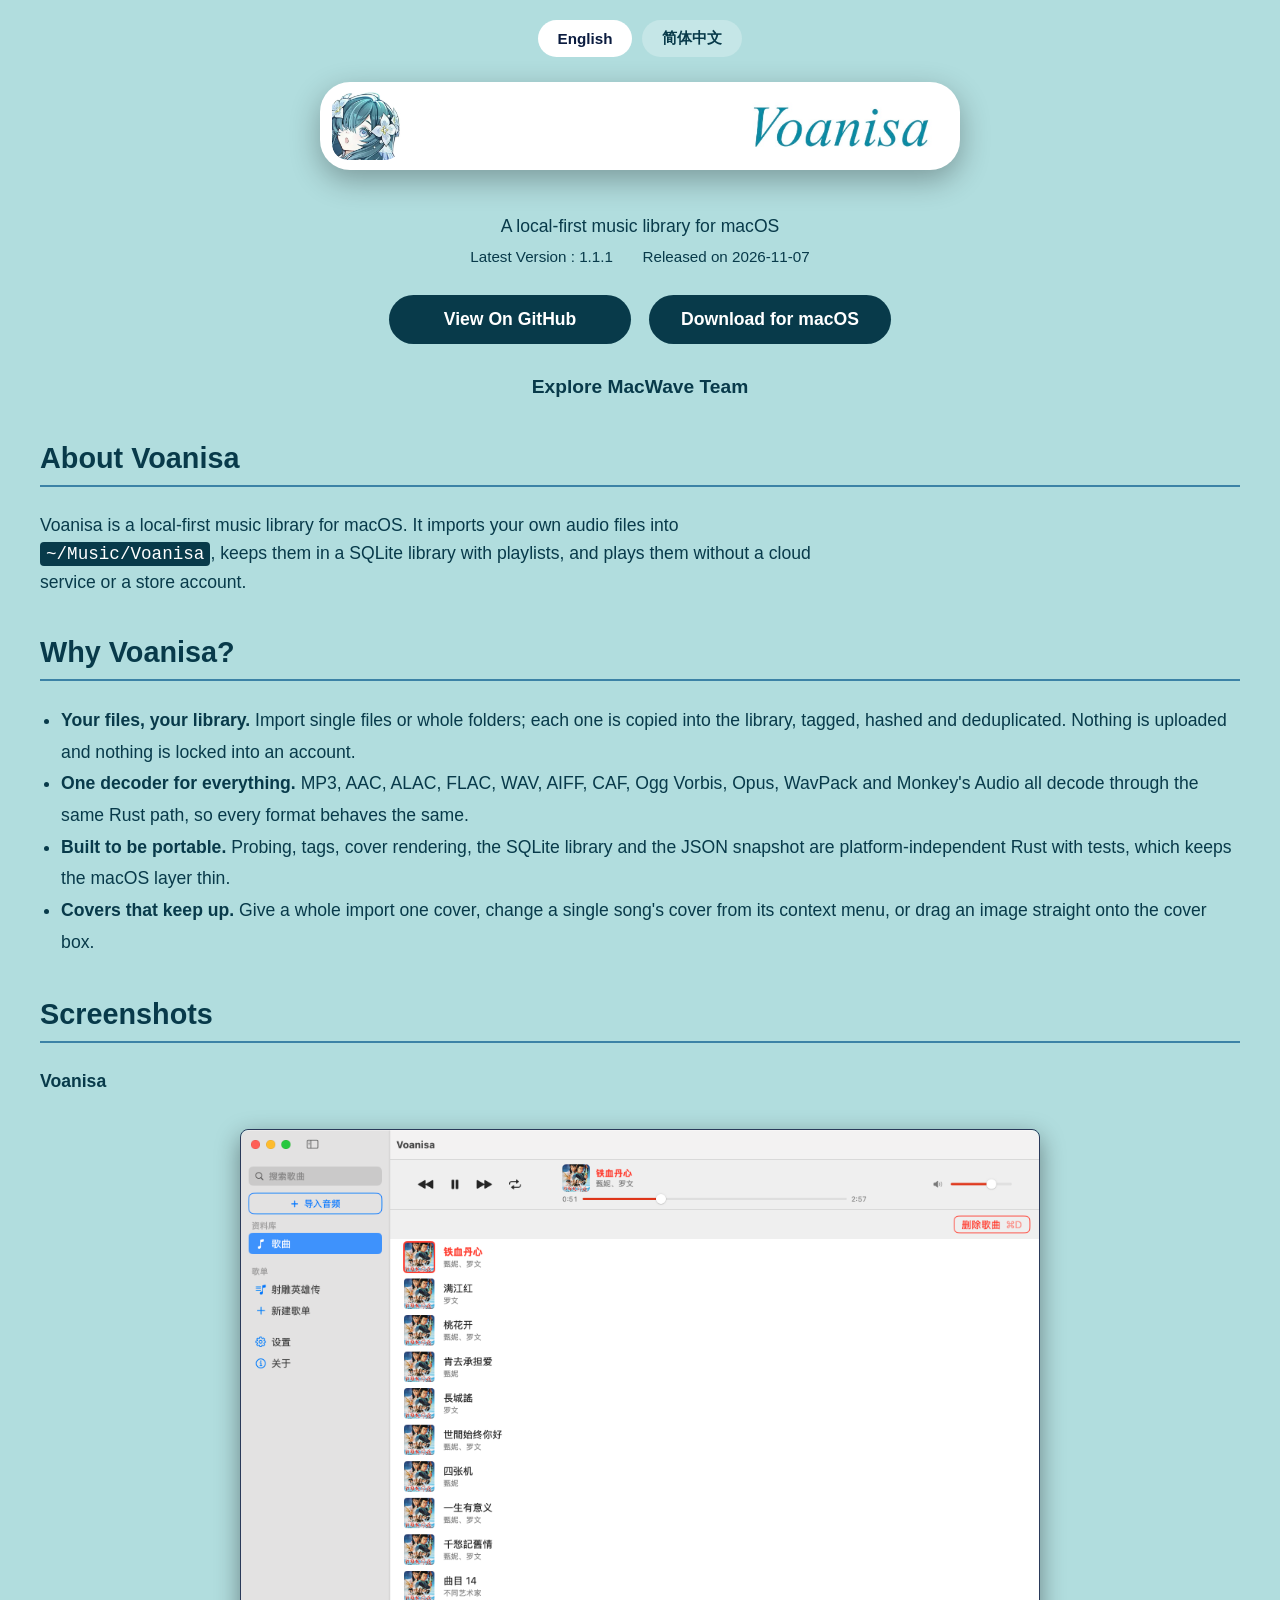
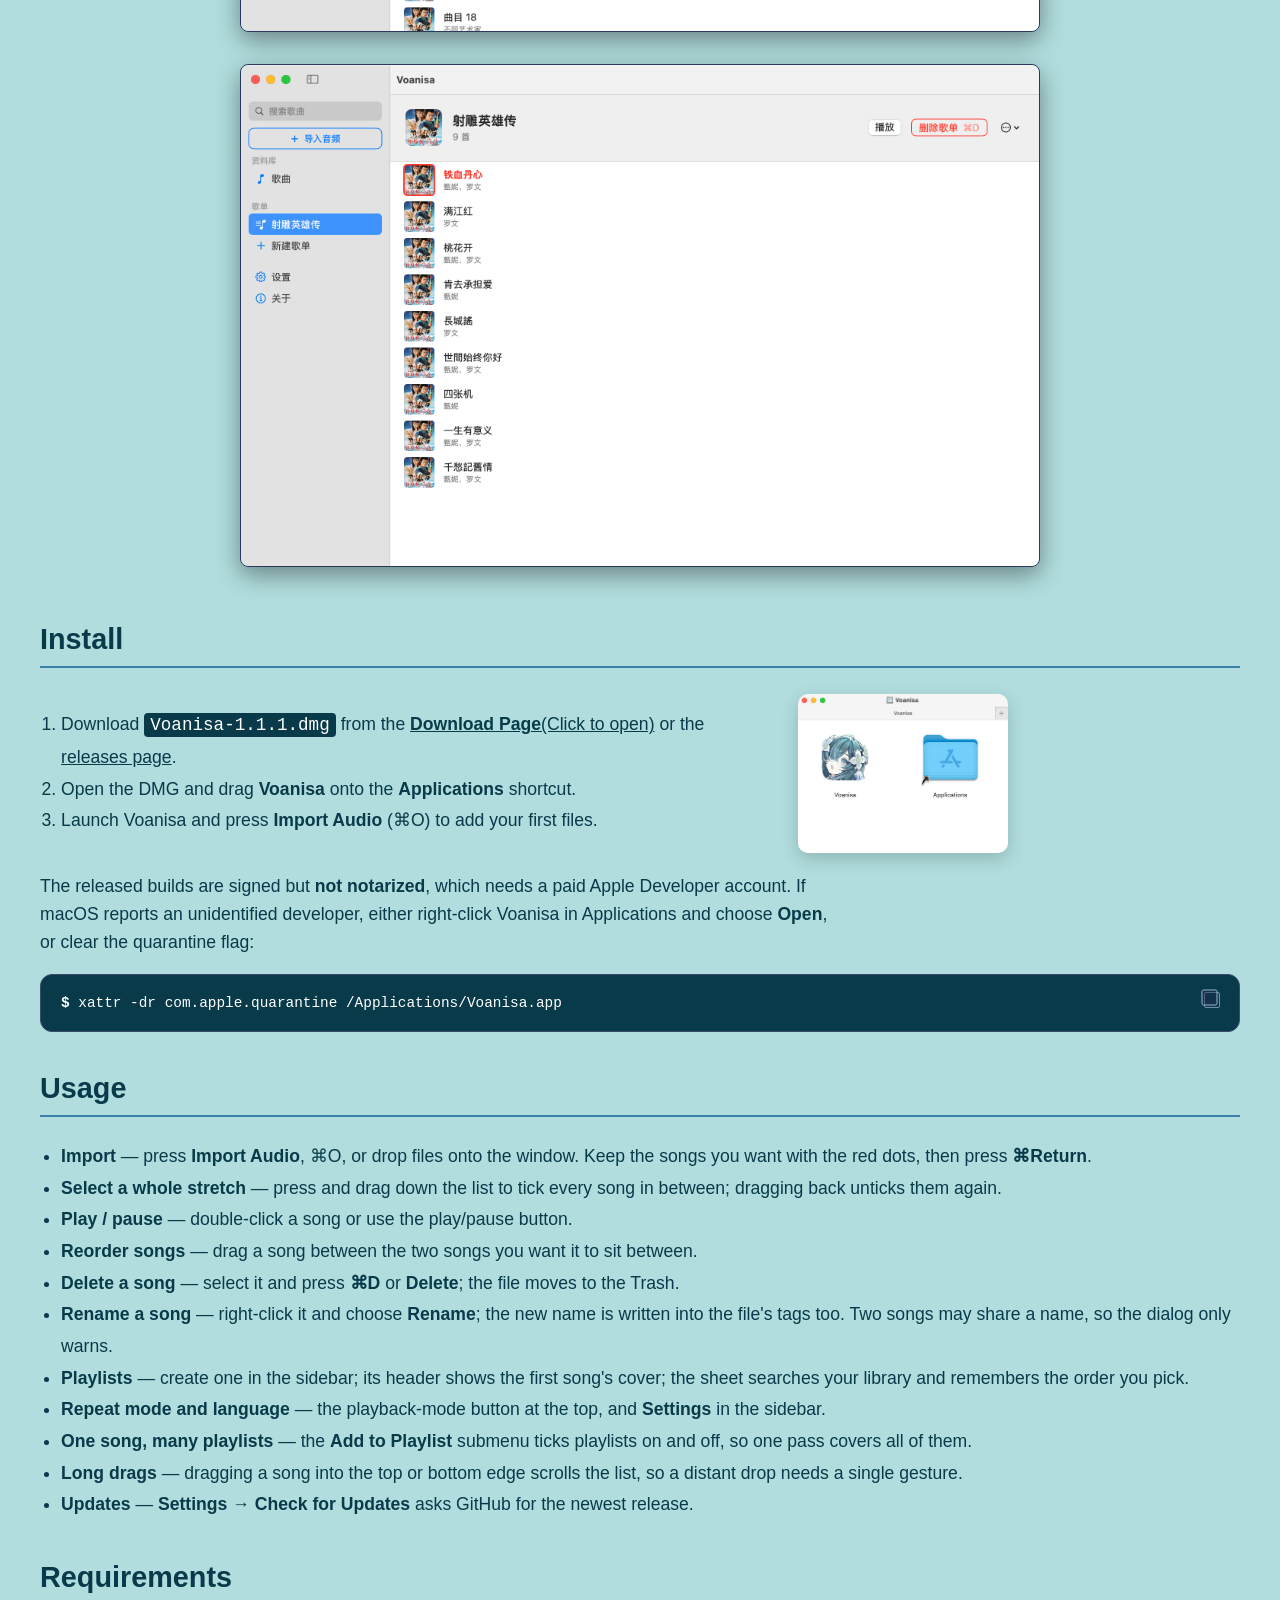
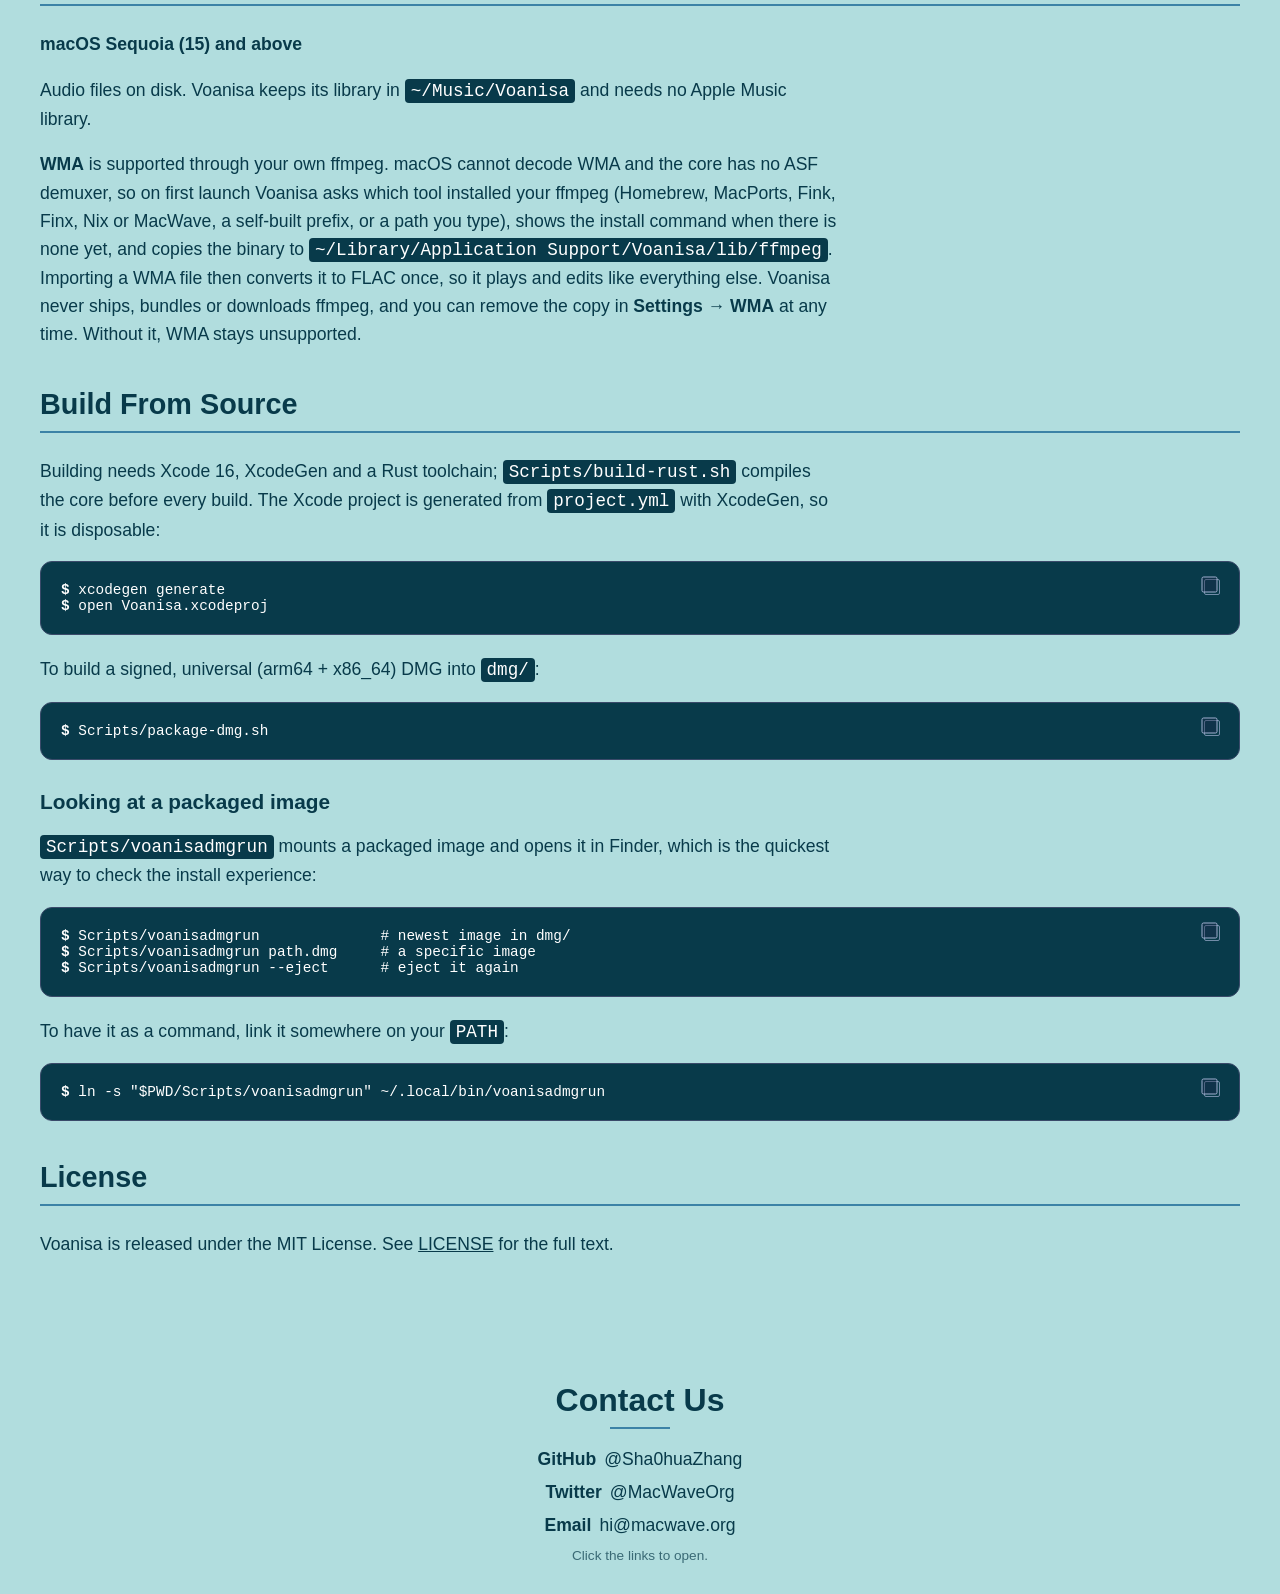
==== commit 51e68f9d: "Publish 1.1.1 on the site Co-authored-by: Copilot <223556219+Copilot@users.noreply.github.com>" ====
--- a/index.html
+++ b/index.html
@@ -525,11 +525,11 @@
 
     <div class="version-block" style="color: var(--ink); font-size: 0.95rem; margin-top: -10px; margin-bottom: 30px;">
         <div data-lang="en">
-            <span class="v-line">Latest Version : 1.1</span>
+            <span class="v-line">Latest Version : 1.1.1</span>
             <span class="v-line">Released on 2026-11-07</span>
         </div>
         <div data-lang="zh">
-            <span class="v-line">最新版本：1.1</span>
+            <span class="v-line">最新版本：1.1.1</span>
             <span class="v-line">发布于 2026-11-07</span>
         </div>
     </div>
@@ -597,12 +597,12 @@
         <div class="install-row">
         <div class="install-text">
         <ol style="font-size: 1.1rem; line-height: 1.8; padding-left: 1.2em;" data-lang="en">
-            <li>Download <code style="background-color: var(--ink); color: #ffffff; padding: 2px 6px; border-radius: 4px;">Voanisa-1.1.dmg</code> from the <a href="Downloads/" style="color: var(--ink);"><strong>Download Page</strong>(Click to open)</a> or the <a href="https://github.com/Sha0huaZhang/Voanisa/releases" style="color: var(--ink);">releases page</a>.</li>
+            <li>Download <code style="background-color: var(--ink); color: #ffffff; padding: 2px 6px; border-radius: 4px;">Voanisa-1.1.1.dmg</code> from the <a href="Downloads/" style="color: var(--ink);"><strong>Download Page</strong>(Click to open)</a> or the <a href="https://github.com/Sha0huaZhang/Voanisa/releases" style="color: var(--ink);">releases page</a>.</li>
             <li>Open the DMG and drag <strong>Voanisa</strong> onto the <strong>Applications</strong> shortcut.</li>
             <li>Launch Voanisa and press <strong>Import Audio</strong> (⌘O) to add your first files.</li>
         </ol>
         <ol style="font-size: 1.1rem; line-height: 1.8; padding-left: 1.2em;" data-lang="zh">
-            <li>从<a href="Downloads/" style="color: var(--ink);"><strong>下载页面</strong>（点击跳转）</a>或 <a href="https://github.com/Sha0huaZhang/Voanisa/releases" style="color: var(--ink);">Releases 页面</a>下载 <code style="background-color: var(--ink); color: #ffffff; padding: 2px 6px; border-radius: 4px;">Voanisa-1.1.dmg</code>。</li>
+            <li>从<a href="Downloads/" style="color: var(--ink);"><strong>下载页面</strong>（点击跳转）</a>或 <a href="https://github.com/Sha0huaZhang/Voanisa/releases" style="color: var(--ink);">Releases 页面</a>下载 <code style="background-color: var(--ink); color: #ffffff; padding: 2px 6px; border-radius: 4px;">Voanisa-1.1.1.dmg</code>。</li>
             <li>打开 DMG，把 <strong>Voanisa</strong> 拖到 <strong>Applications</strong> 快捷方式上。</li>
             <li>启动 Voanisa，点「导入音频」（⌘O）添加第一批文件。</li>
         </ol>
